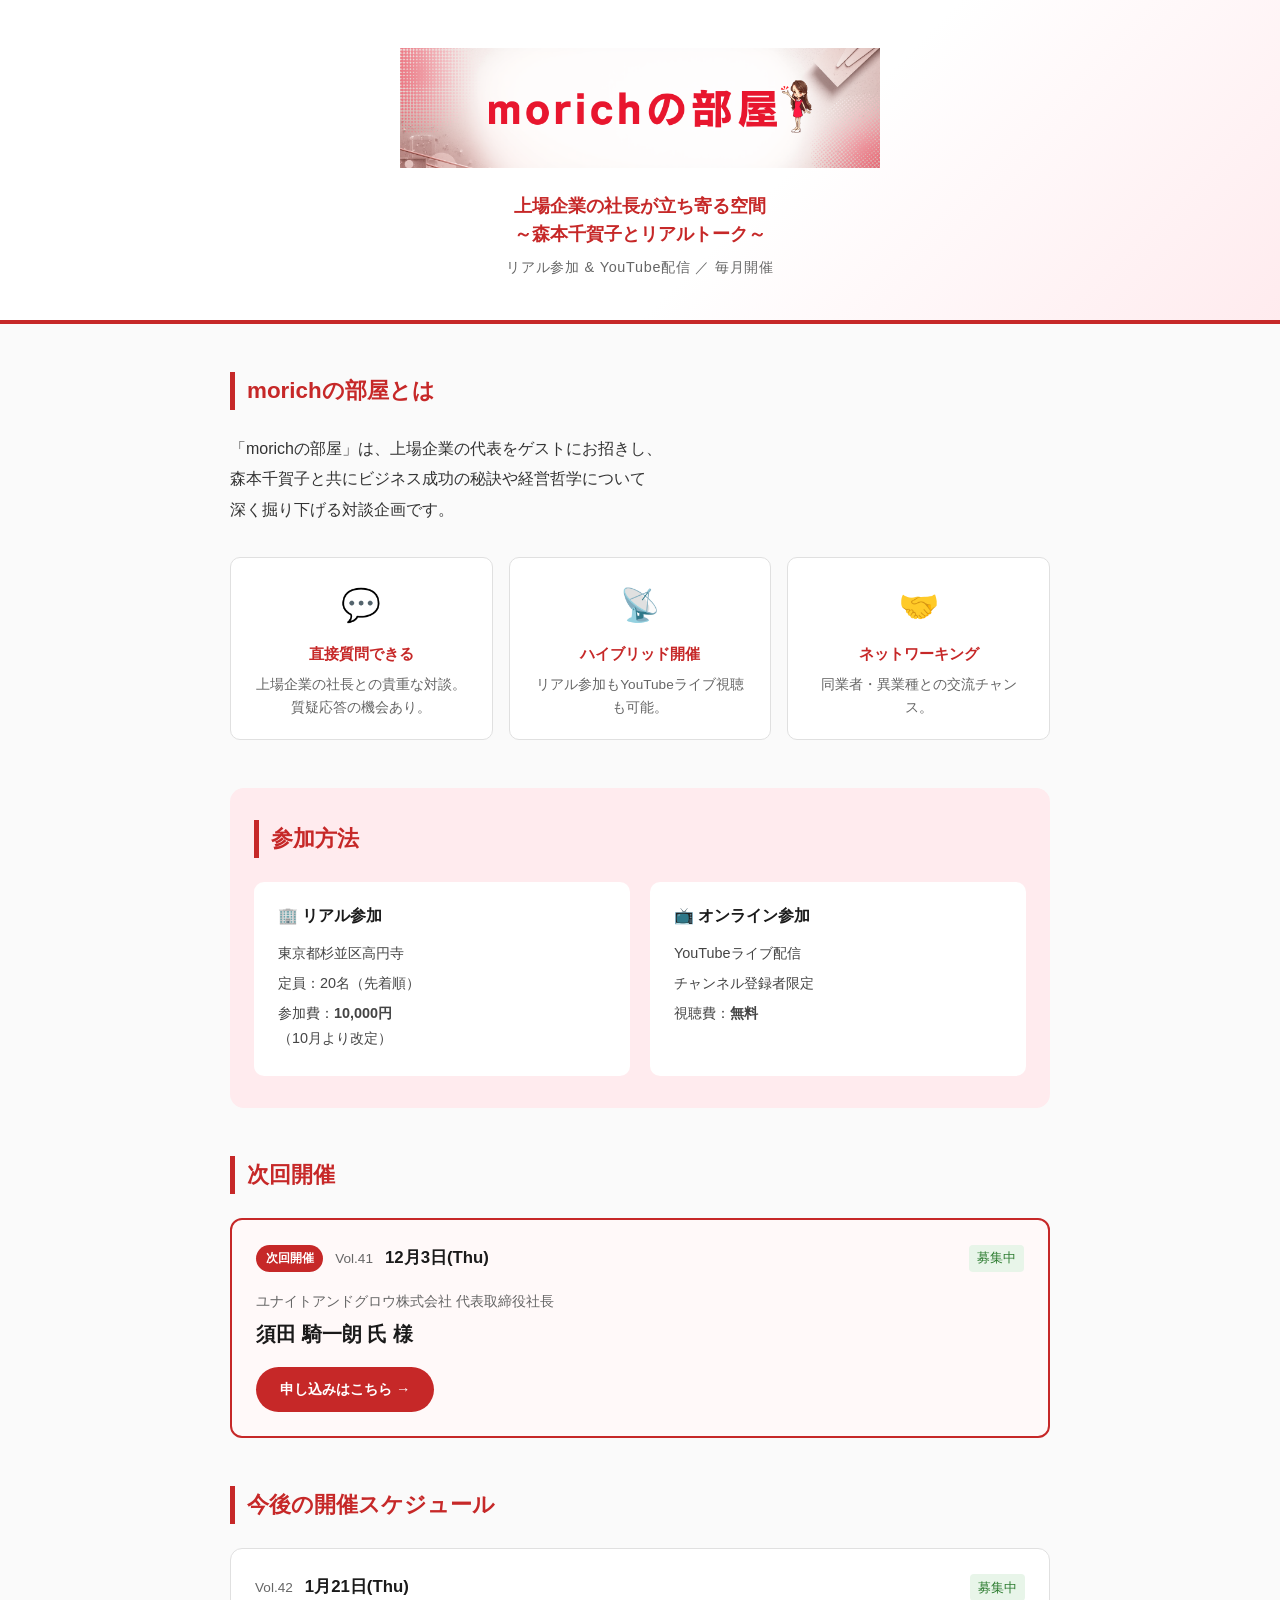
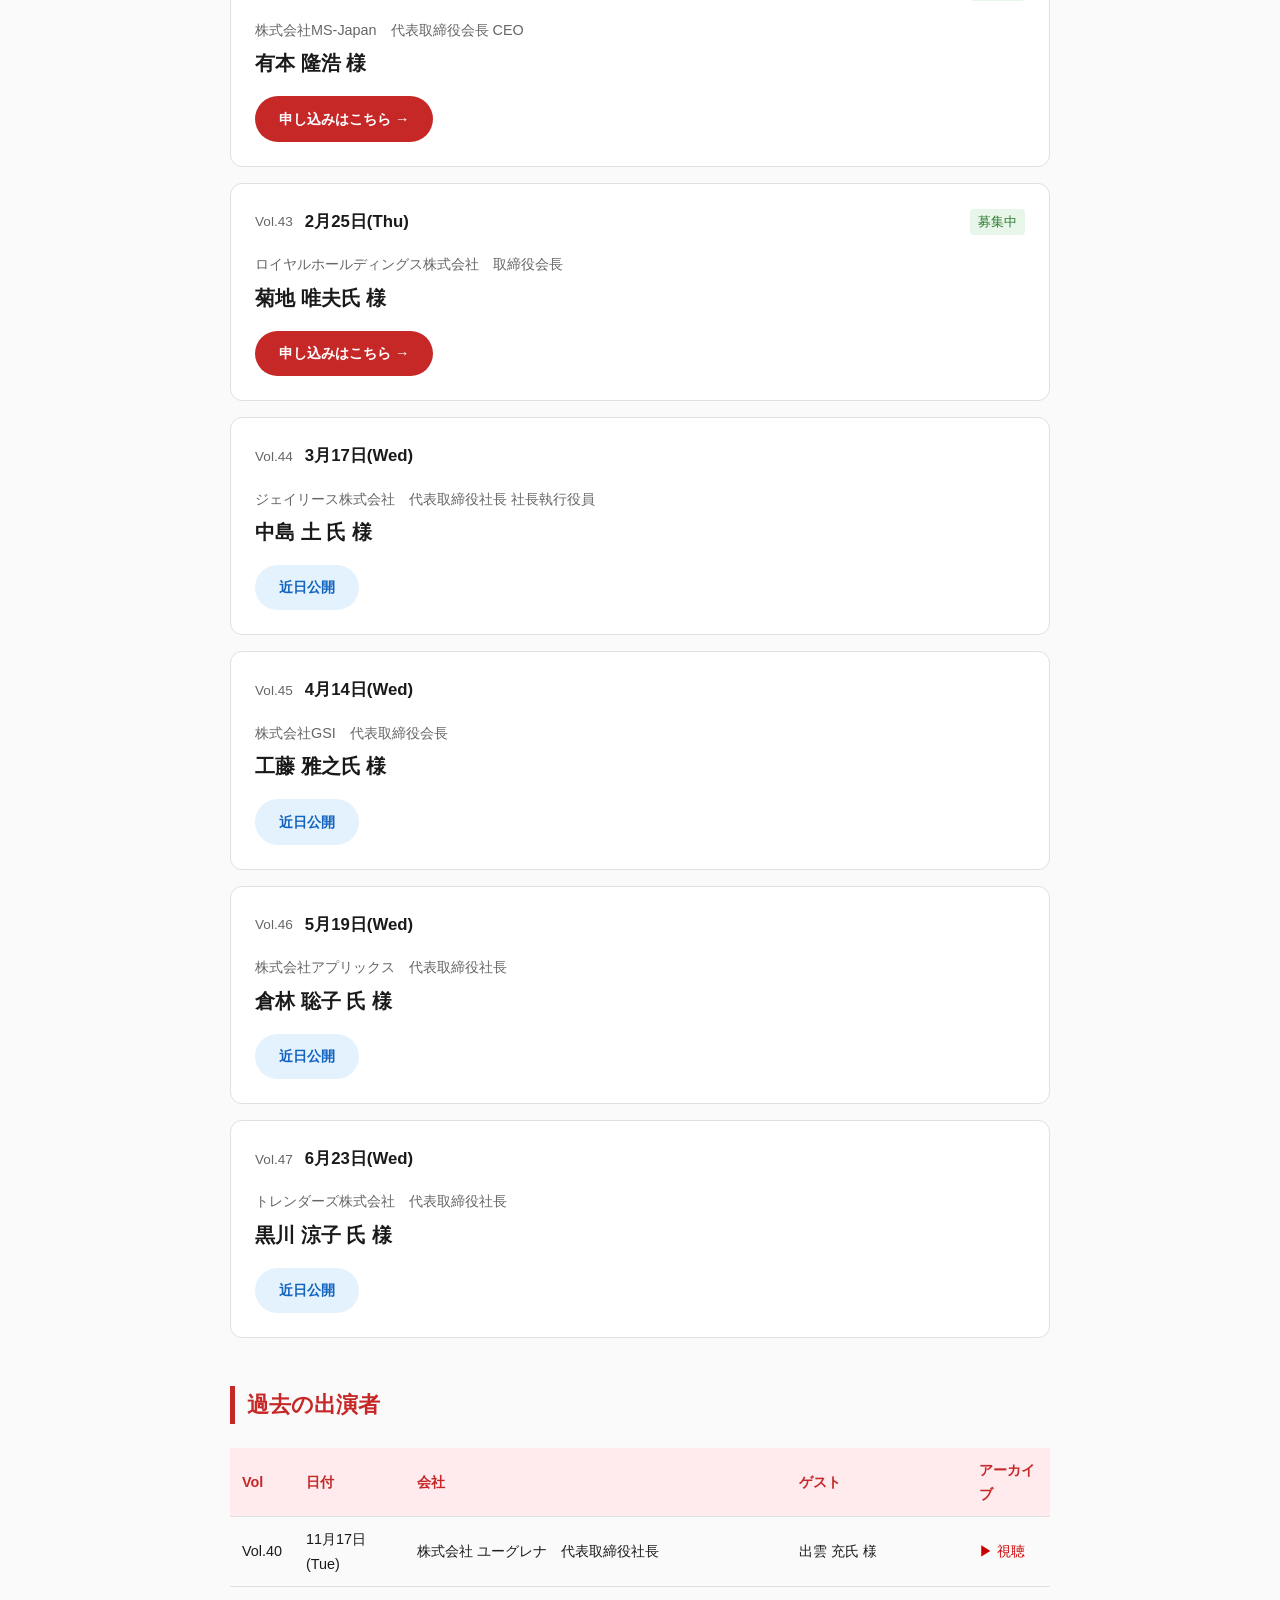
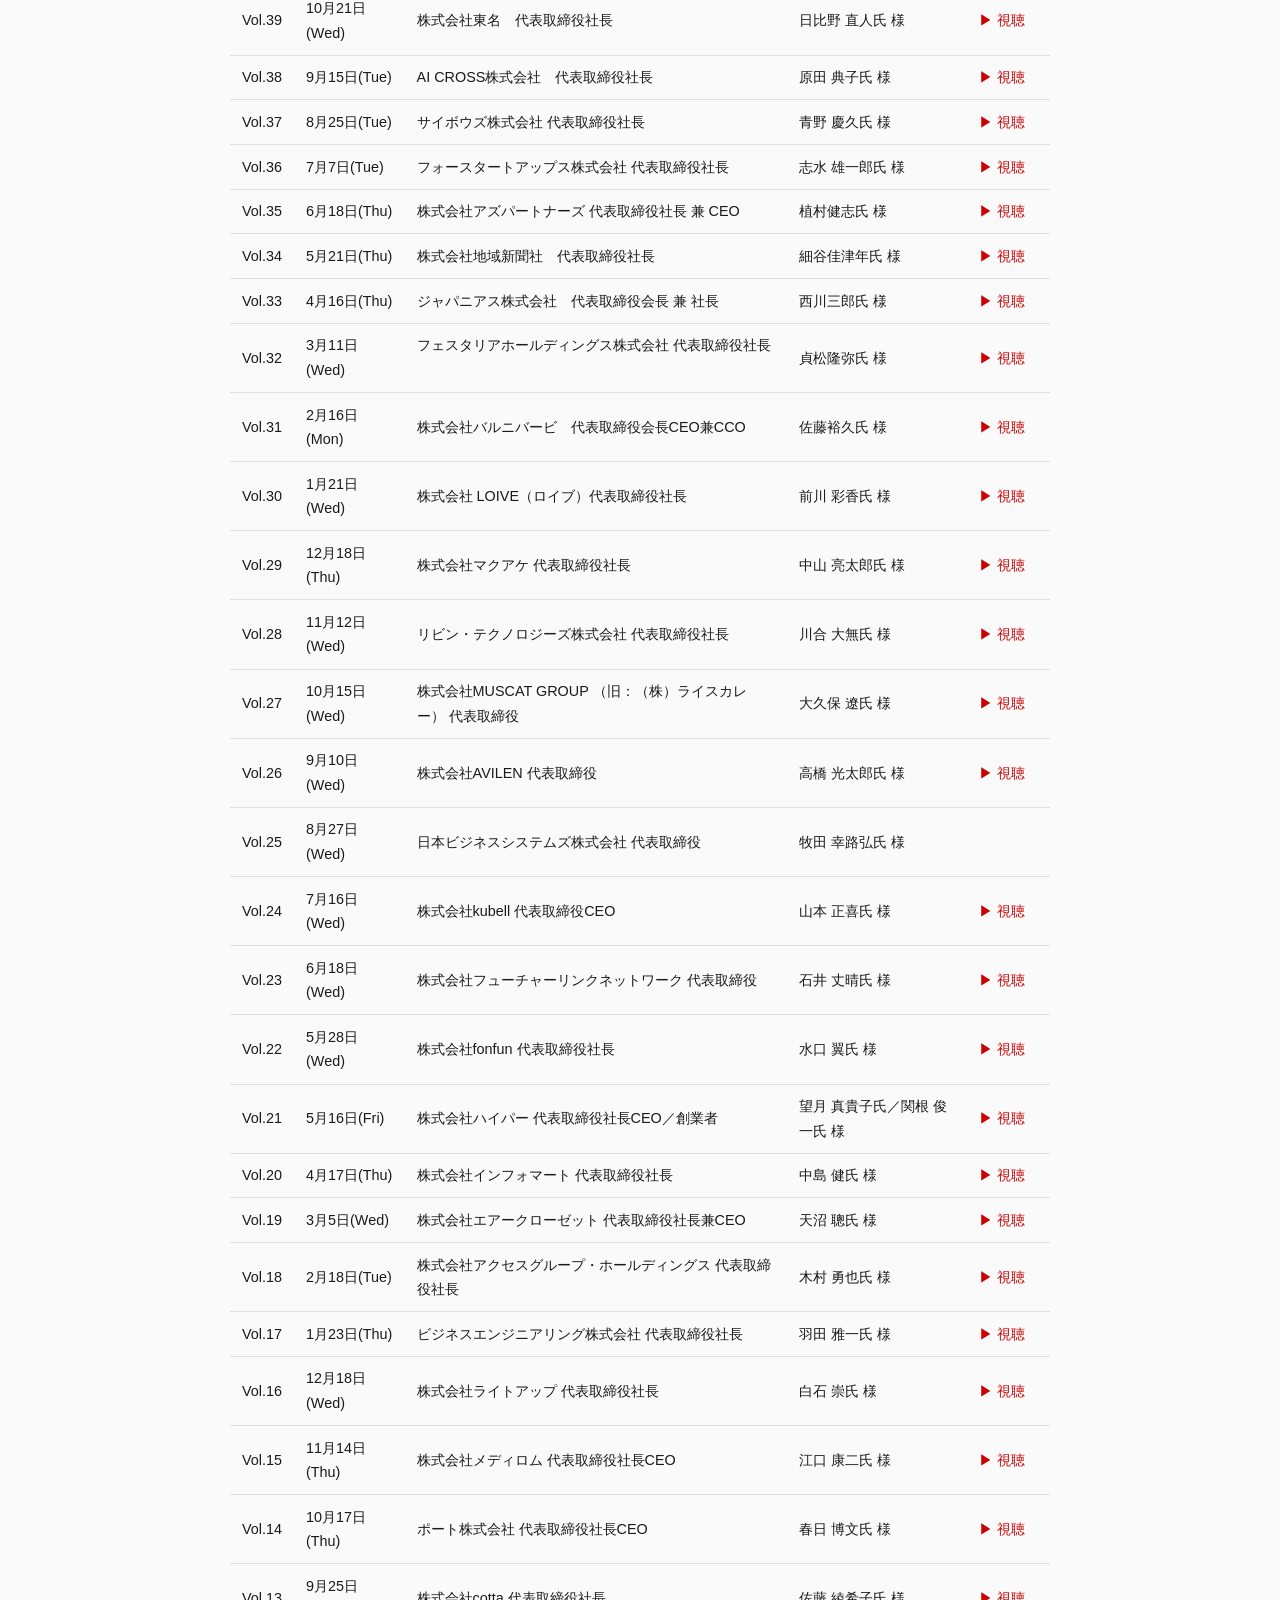
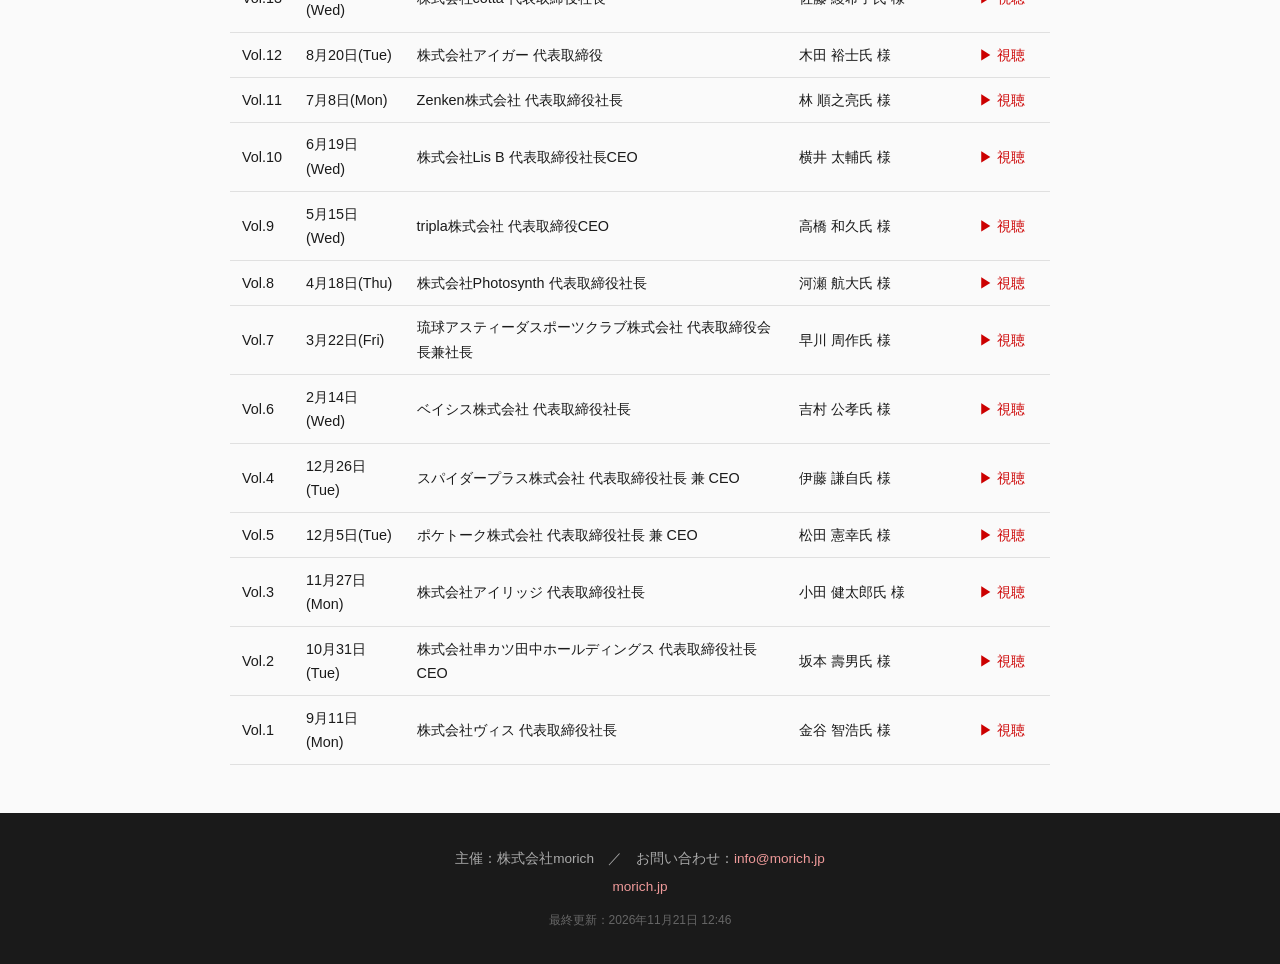
==== index.html @ bf4650af "🔄 Notionから自動更新 2026/11/21 03:46 JST" ====
<!DOCTYPE html>
<html lang="ja">
<head>
  <meta charset="UTF-8">
  <meta name="viewport" content="width=device-width, initial-scale=1.0">
  <meta property="og:title" content="morichの部屋｜上場企業の社長が立ち寄る空間">
    <meta property="og:description" content="経営者の本音に迫る対談番組。毎月上場企業の社長をお招きし、森本千賀子とリアルトーク。リアル参加＆YouTubeライブ配信で開催中。">
    <meta property="og:image" content="https://morich-inc.github.io/morich-room/assets/logo.png">
    <meta property="og:url" content="https://morich-inc.github.io/morich-room/">
    <meta property="og:type" content="website">
    <meta property="og:site_name" content="morichの部屋">
    <meta name="twitter:card" content="summary_large_image">
    <meta name="twitter:title" content="morichの部屋｜上場企業の社長が立ち寄る空間">
    <meta name="twitter:description" content="経営者の本音に迫る対談番組。毎月上場企業の社長をお招きし、森本千賀子とリアルトーク。リアル参加＆YouTubeライブ配信で開催中。">
    <meta name="twitter:image" content="https://morich-inc.github.io/morich-room/assets/logo.png">
  <meta name="robots" content="noindex, nofollow">
  <title>morichの部屋｜上場企業の社長が立ち寄る空間</title>
  <link rel="icon" type="image/png" href="assets/favicon.png">
  <link rel="apple-touch-icon" href="assets/favicon.png">
  <link rel="stylesheet" href="assets/style.css">
</head>
<body>

  <!-- ヘッダー -->
  <header class="hero">
    <div class="hero__inner">
      <img src="assets/logo.png" alt="morichの部屋" class="hero__logo">
      <p class="hero__tagline">上場企業の社長が立ち寄る空間<br>～森本千賀子とリアルトーク～</p>
      <p class="hero__sub">リアル参加 &amp; YouTube配信 ／ 毎月開催</p>
    </div>
  </header>

  <main class="main">

    <!-- 企画について -->
    <section class="section section--about">
      <h2 class="section__title">morichの部屋とは</h2>
      <p class="about__text">
        「morichの部屋」は、上場企業の代表をゲストにお招きし、<br>
        森本千賀子と共にビジネス成功の秘訣や経営哲学について<br>
        深く掘り下げる対談企画です。
      </p>
      <div class="features">
        <div class="feature">
          <span class="feature__icon">💬</span>
          <h3>直接質問できる</h3>
          <p>上場企業の社長との貴重な対談。質疑応答の機会あり。</p>
        </div>
        <div class="feature">
          <span class="feature__icon">📡</span>
          <h3>ハイブリッド開催</h3>
          <p>リアル参加もYouTubeライブ視聴も可能。</p>
        </div>
        <div class="feature">
          <span class="feature__icon">🤝</span>
          <h3>ネットワーキング</h3>
          <p>同業者・異業種との交流チャンス。</p>
        </div>
      </div>
    </section>

    <!-- 参加方法 -->
    <section class="section section--how">
      <h2 class="section__title">参加方法</h2>
      <div class="how-grid">
      <div class="how-card">
          <h3>🏢 リアル参加</h3>
          <ul>
            <li>東京都杉並区高円寺</li>
            <li>定員：20名（先着順）</li>
            <li>参加費：<strong>10,000円</strong><br>（10月より改定）</li>
          </ul>
        </div>
        <div class="how-card">
          <h3>📺 オンライン参加</h3>
          <ul>
            <li>YouTubeライブ配信</li>
            <li>チャンネル登録者限定</li>
            <li>視聴費：<strong>無料</strong></li>
          </ul>
        </div>
      </div>
    </section>


    <!-- 次回開催 -->
    <section class="section" id="next">
      <h2 class="section__title">次回開催</h2>
      
    <div class="card card--highlight">
      <div class="card__header">
        <span class="badge">次回開催</span>
        <span class="card__vol">Vol.41</span>
        <span class="card__date">12月3日(Thu)</span>
        <span class="card__status card__status--募集中">募集中</span>
      </div>
      <div class="card__body">
        <p class="card__company">ユナイトアンドグロウ株式会社    代表取締役社長　</p>
        
        <p class="card__guest">須田 騎一朗 氏 様</p>
        
      </div>
      <div class="card__footer">
        <a href="https://peatix.com/event/5198361" class="btn btn--apply" target="_blank" rel="noopener">申し込みはこちら →</a>
        
      </div>
    </div>
    </section>

    
    <section class="section" id="upcoming">
      <h2 class="section__title">今後の開催スケジュール</h2>
      <div class="cards">
    <div class="card">
      <div class="card__header">
        
        <span class="card__vol">Vol.42</span>
        <span class="card__date">1月21日(Thu)</span>
        <span class="card__status card__status--募集中">募集中</span>
      </div>
      <div class="card__body">
        <p class="card__company">株式会社MS-Japan　代表取締役会長 CEO </p>
        
        <p class="card__guest">有本 隆浩 様</p>
        
      </div>
      <div class="card__footer">
        <a href="https://morich-room-20270121.peatix.com" class="btn btn--apply" target="_blank" rel="noopener">申し込みはこちら →</a>
        
      </div>
    </div>

    <div class="card">
      <div class="card__header">
        
        <span class="card__vol">Vol.43</span>
        <span class="card__date">2月25日(Thu)</span>
        <span class="card__status card__status--募集中">募集中</span>
      </div>
      <div class="card__body">
        <p class="card__company">ロイヤルホールディングス株式会社　取締役会長</p>
        
        <p class="card__guest">菊地 唯夫氏 様</p>
        
      </div>
      <div class="card__footer">
        <a href="https://morich-room-20270225.peatix.com" class="btn btn--apply" target="_blank" rel="noopener">申し込みはこちら →</a>
        
      </div>
    </div>

    <div class="card">
      <div class="card__header">
        
        <span class="card__vol">Vol.44</span>
        <span class="card__date">3月17日(Wed)</span>
        <span class="card__status card__status--"></span>
      </div>
      <div class="card__body">
        <p class="card__company">ジェイリース株式会社　代表取締役社長 社長執行役員</p>
        
        <p class="card__guest">中島 土 氏 様</p>
        
      </div>
      <div class="card__footer">
        <span class="btn btn--soon">近日公開</span>
        
      </div>
    </div>

    <div class="card">
      <div class="card__header">
        
        <span class="card__vol">Vol.45</span>
        <span class="card__date">4月14日(Wed)</span>
        <span class="card__status card__status--"></span>
      </div>
      <div class="card__body">
        <p class="card__company">株式会社GSI　代表取締役会長</p>
        
        <p class="card__guest">工藤 雅之氏 様</p>
        
      </div>
      <div class="card__footer">
        <span class="btn btn--soon">近日公開</span>
        
      </div>
    </div>

    <div class="card">
      <div class="card__header">
        
        <span class="card__vol">Vol.46</span>
        <span class="card__date">5月19日(Wed)</span>
        <span class="card__status card__status--"></span>
      </div>
      <div class="card__body">
        <p class="card__company"> 株式会社アプリックス　代表取締役社長</p>
        
        <p class="card__guest">倉林 聡子 氏 様</p>
        
      </div>
      <div class="card__footer">
        <span class="btn btn--soon">近日公開</span>
        
      </div>
    </div>

    <div class="card">
      <div class="card__header">
        
        <span class="card__vol">Vol.47</span>
        <span class="card__date">6月23日(Wed)</span>
        <span class="card__status card__status--"></span>
      </div>
      <div class="card__body">
        <p class="card__company">トレンダーズ株式会社　代表取締役社長</p>
        
        <p class="card__guest">黒川 涼子 氏 様</p>
        
      </div>
      <div class="card__footer">
        <span class="btn btn--soon">近日公開</span>
        
      </div>
    </div></div>
    </section>

    
    <section class="section" id="past">
      <h2 class="section__title">過去の出演者</h2>
      <table class="past-table">
        <thead><tr><th>Vol</th><th>日付</th><th>会社</th><th>ゲスト</th><th>アーカイブ</th></tr></thead>
        <tbody>
    <tr>
      <td>Vol.40</td>
      <td>11月17日(Tue)</td>
      <td>株式会社 ユーグレナ　代表取締役社長</td>
      <td>出雲 充氏 様</td>
      <td><a href="https://youtube.com/live/aglvZN4ejKg?feature=share" target="_blank" rel="noopener">▶ 視聴</a></td>
    </tr>

    <tr>
      <td>Vol.39</td>
      <td>10月21日(Wed)</td>
      <td>株式会社東名　代表取締役社長</td>
      <td>日比野 直人氏 様</td>
      <td><a href="https://youtube.com/live/HeztTBrOhlc?feature=share" target="_blank" rel="noopener">▶ 視聴</a></td>
    </tr>

    <tr>
      <td>Vol.38</td>
      <td>9月15日(Tue)</td>
      <td>AI CROSS株式会社　代表取締役社長</td>
      <td>原田 典子氏 様</td>
      <td><a href="https://l.facebook.com/l.php?u=https%3A%2F%2Fyoutube.com%2Flive%2FaGJVxuZTmOo%3Ffeature%3Dshare%26fbclid%3DIwcGRvZgFleHRuA2FlbQIxMABicmlkETE2SmtYaDhET1hIbjR3dEN2c3J0YwZhcHBfaWQQMjIyMDM5MTc4ODIwMDg5MgABHqV02i0u9gih7_CtczkG8Jw0u6g5cVKXkoGJ_yZNwxGbT522JLLirzseccp9_aem_8jiXLZ8DnIPjd0e0eHL1Gg&h=AUAo-9MwqrU0iVlBGkw_CNkAJLY5llUczmOa0LtjUq-sh2NRzTO5sItdwyiQO0r3b2ItaXf70dlPAgp1gzCRJuj1JTm17TUXVugVvQv-rB6SyQyUfQ_PAITDOVZu9LAgzlkzpTQ98Xu_CHW5_98xncLXqzqZpwN5G1b3iw&__tn__=-UK-R&c[0]=[base64]" target="_blank" rel="noopener">▶ 視聴</a></td>
    </tr>

    <tr>
      <td>Vol.37</td>
      <td>8月25日(Tue)</td>
      <td>サイボウズ株式会社   代表取締役社長</td>
      <td>青野 慶久氏 様</td>
      <td><a href="https://www.youtube.com/live/pWsqtjcnaTQ" target="_blank" rel="noopener">▶ 視聴</a></td>
    </tr>

    <tr>
      <td>Vol.36</td>
      <td>7月7日(Tue)</td>
      <td>フォースタートアップス株式会社   代表取締役社長</td>
      <td>志水 雄一郎氏 様</td>
      <td><a href="https://www.youtube.com/live/LEytIsIeO5I" target="_blank" rel="noopener">▶ 視聴</a></td>
    </tr>

    <tr>
      <td>Vol.35</td>
      <td>6月18日(Thu)</td>
      <td>株式会社アズパートナーズ   代表取締役社長 兼 CEO　</td>
      <td>植村健志氏 様</td>
      <td><a href="https://www.youtube.com/live/WEIHJwJkARI?si=Llppq72FYZPZMxBK" target="_blank" rel="noopener">▶ 視聴</a></td>
    </tr>

    <tr>
      <td>Vol.34</td>
      <td>5月21日(Thu)</td>
      <td>株式会社地域新聞社　代表取締役社長	</td>
      <td>細谷佳津年氏 様</td>
      <td><a href="https://www.youtube.com/live/uQyXcqvX3gQ?si=r5bXWjVCf3B7JDRU" target="_blank" rel="noopener">▶ 視聴</a></td>
    </tr>

    <tr>
      <td>Vol.33</td>
      <td>4月16日(Thu)</td>
      <td>ジャパニアス株式会社　代表取締役会長 兼 社長</td>
      <td>西川三郎氏 様</td>
      <td><a href="https://www.youtube.com/live/QfBtUZpx74k?si=bf--pkXozAuPlFrQ" target="_blank" rel="noopener">▶ 視聴</a></td>
    </tr>

    <tr>
      <td>Vol.32</td>
      <td>3月11日(Wed)</td>
      <td>フェスタリアホールディングス株式会社
代表取締役社長 　</td>
      <td>貞松隆弥氏 様</td>
      <td><a href="https://www.youtube.com/watch?si=p-N-5zD4kmOuP21K&v=ABJtXL5juGg&feature=youtu.be" target="_blank" rel="noopener">▶ 視聴</a></td>
    </tr>

    <tr>
      <td>Vol.31</td>
      <td>2月16日(Mon)</td>
      <td>株式会社バルニバービ　代表取締役会長CEO兼CCO </td>
      <td>佐藤裕久氏 様</td>
      <td><a href="youtube.com/live/Emutd5AP_lc?si=-MBbjxRvV6F6Xmai" target="_blank" rel="noopener">▶ 視聴</a></td>
    </tr>

    <tr>
      <td>Vol.30</td>
      <td>1月21日(Wed)</td>
      <td>株式会社 LOIVE（ロイブ）代表取締役社長</td>
      <td>前川 彩香氏 様</td>
      <td><a href="youtube.com/live/o92ZuNYvfAw?si=eu87IFwoWB5mh3Uz" target="_blank" rel="noopener">▶ 視聴</a></td>
    </tr>

    <tr>
      <td>Vol.29</td>
      <td>12月18日(Thu)</td>
      <td>株式会社マクアケ 代表取締役社長</td>
      <td>中山 亮太郎氏 様</td>
      <td><a href="https://www.youtube.com/watch?v=SgMQEnwk7Cw" target="_blank" rel="noopener">▶ 視聴</a></td>
    </tr>

    <tr>
      <td>Vol.28</td>
      <td>11月12日(Wed)</td>
      <td>リビン・テクノロジーズ株式会社 代表取締役社長</td>
      <td>川合 大無氏 様</td>
      <td><a href="youtube.com/live/_yJf1kVoRX0?si=pzqBkK-X7dd0fCoJ" target="_blank" rel="noopener">▶ 視聴</a></td>
    </tr>

    <tr>
      <td>Vol.27</td>
      <td>10月15日(Wed)</td>
      <td>株式会社MUSCAT GROUP （旧：（株）ライスカレー） 代表取締役</td>
      <td>大久保 遼氏 様</td>
      <td><a href="youtube.com/live/7PIedmGig1E?si=s7RRpZXWYvzeu-un" target="_blank" rel="noopener">▶ 視聴</a></td>
    </tr>

    <tr>
      <td>Vol.26</td>
      <td>9月10日(Wed)</td>
      <td>株式会社AVILEN 代表取締役</td>
      <td>高橋 光太郎氏 様</td>
      <td><a href="https://www.youtube.com/watch?v=twhbVfh2gmI" target="_blank" rel="noopener">▶ 視聴</a></td>
    </tr>

    <tr>
      <td>Vol.25</td>
      <td>8月27日(Wed)</td>
      <td>日本ビジネスシステムズ株式会社 代表取締役</td>
      <td>牧田 幸路弘氏 様</td>
      <td></td>
    </tr>

    <tr>
      <td>Vol.24</td>
      <td>7月16日(Wed)</td>
      <td>株式会社kubell 代表取締役CEO</td>
      <td>山本 正喜氏 様</td>
      <td><a href="https://www.youtube.com/watch?v=68bwmpZUBPI" target="_blank" rel="noopener">▶ 視聴</a></td>
    </tr>

    <tr>
      <td>Vol.23</td>
      <td>6月18日(Wed)</td>
      <td>株式会社フューチャーリンクネットワーク 代表取締役</td>
      <td>石井 丈晴氏 様</td>
      <td><a href="https://www.youtube.com/watch?v=cf845XHfYdc" target="_blank" rel="noopener">▶ 視聴</a></td>
    </tr>

    <tr>
      <td>Vol.22</td>
      <td>5月28日(Wed)</td>
      <td>株式会社fonfun 代表取締役社長</td>
      <td>水口 翼氏 様</td>
      <td><a href="https://www.youtube.com/watch?v=cLsvFFVWxfk" target="_blank" rel="noopener">▶ 視聴</a></td>
    </tr>

    <tr>
      <td>Vol.21</td>
      <td>5月16日(Fri)</td>
      <td>株式会社ハイパー 代表取締役社長CEO／創業者</td>
      <td>望月 真貴子氏／関根 俊一氏 様</td>
      <td><a href="https://www.youtube.com/watch?v=Uuc2iIw69vY" target="_blank" rel="noopener">▶ 視聴</a></td>
    </tr>

    <tr>
      <td>Vol.20</td>
      <td>4月17日(Thu)</td>
      <td>株式会社インフォマート 代表取締役社長</td>
      <td>中島 健氏 様</td>
      <td><a href="https://www.youtube.com/watch?v=Bjpuk1MJjz8" target="_blank" rel="noopener">▶ 視聴</a></td>
    </tr>

    <tr>
      <td>Vol.19</td>
      <td>3月5日(Wed)</td>
      <td>株式会社エアークローゼット 代表取締役社長兼CEO</td>
      <td>天沼 聰氏 様</td>
      <td><a href="https://www.youtube.com/watch?v=9JmkGPCmGDs" target="_blank" rel="noopener">▶ 視聴</a></td>
    </tr>

    <tr>
      <td>Vol.18</td>
      <td>2月18日(Tue)</td>
      <td>株式会社アクセスグループ・ホールディングス 代表取締役社長</td>
      <td>木村 勇也氏 様</td>
      <td><a href="https://www.youtube.com/watch?v=2-YlmCUFsrQ" target="_blank" rel="noopener">▶ 視聴</a></td>
    </tr>

    <tr>
      <td>Vol.17</td>
      <td>1月23日(Thu)</td>
      <td>ビジネスエンジニアリング株式会社 代表取締役社長</td>
      <td>羽田 雅一氏 様</td>
      <td><a href="https://www.youtube.com/watch?v=N9P3CtRMa5s" target="_blank" rel="noopener">▶ 視聴</a></td>
    </tr>

    <tr>
      <td>Vol.16</td>
      <td>12月18日(Wed)</td>
      <td>株式会社ライトアップ 代表取締役社長</td>
      <td>白石 崇氏 様</td>
      <td><a href="https://www.youtube.com/watch?v=19EUdNop5es" target="_blank" rel="noopener">▶ 視聴</a></td>
    </tr>

    <tr>
      <td>Vol.15</td>
      <td>11月14日(Thu)</td>
      <td>株式会社メディロム 代表取締役社長CEO</td>
      <td>江口 康二氏 様</td>
      <td><a href="https://www.youtube.com/watch?v=PezWnP3bjzY" target="_blank" rel="noopener">▶ 視聴</a></td>
    </tr>

    <tr>
      <td>Vol.14</td>
      <td>10月17日(Thu)</td>
      <td>ポート株式会社 代表取締役社長CEO</td>
      <td>春日 博文氏 様</td>
      <td><a href="https://www.youtube.com/watch?v=hTL0vpuy2fY" target="_blank" rel="noopener">▶ 視聴</a></td>
    </tr>

    <tr>
      <td>Vol.13</td>
      <td>9月25日(Wed)</td>
      <td>株式会社cotta 代表取締役社長</td>
      <td>佐藤 綾希子氏 様</td>
      <td><a href="https://www.youtube.com/watch?v=MSz9HO9dTTk" target="_blank" rel="noopener">▶ 視聴</a></td>
    </tr>

    <tr>
      <td>Vol.12</td>
      <td>8月20日(Tue)</td>
      <td>株式会社アイガー 代表取締役</td>
      <td>木田 裕士氏 様</td>
      <td><a href="https://www.youtube.com/watch?v=m-BT9PcWXkg" target="_blank" rel="noopener">▶ 視聴</a></td>
    </tr>

    <tr>
      <td>Vol.11</td>
      <td>7月8日(Mon)</td>
      <td>Zenken株式会社 代表取締役社長</td>
      <td>林 順之亮氏 様</td>
      <td><a href="https://www.youtube.com/watch?v=iwB2GCXvuyA" target="_blank" rel="noopener">▶ 視聴</a></td>
    </tr>

    <tr>
      <td>Vol.10</td>
      <td>6月19日(Wed)</td>
      <td>株式会社Lis B 代表取締役社長CEO</td>
      <td>横井 太輔氏 様</td>
      <td><a href="https://www.youtube.com/watch?v=hUPa4nHjDbs" target="_blank" rel="noopener">▶ 視聴</a></td>
    </tr>

    <tr>
      <td>Vol.9</td>
      <td>5月15日(Wed)</td>
      <td>tripla株式会社 代表取締役CEO</td>
      <td>高橋 和久氏 様</td>
      <td><a href="https://www.youtube.com/watch?v=JXVsXgIeZFw" target="_blank" rel="noopener">▶ 視聴</a></td>
    </tr>

    <tr>
      <td>Vol.8</td>
      <td>4月18日(Thu)</td>
      <td>株式会社Photosynth 代表取締役社長</td>
      <td>河瀬 航大氏 様</td>
      <td><a href="https://www.youtube.com/watch?v=EyJsC3aK0EQ" target="_blank" rel="noopener">▶ 視聴</a></td>
    </tr>

    <tr>
      <td>Vol.7</td>
      <td>3月22日(Fri)</td>
      <td>琉球アスティーダスポーツクラブ株式会社 代表取締役会長兼社長</td>
      <td>早川 周作氏 様</td>
      <td><a href="https://www.youtube.com/watch?v=emsFB1FK-zA" target="_blank" rel="noopener">▶ 視聴</a></td>
    </tr>

    <tr>
      <td>Vol.6</td>
      <td>2月14日(Wed)</td>
      <td>ベイシス株式会社 代表取締役社長</td>
      <td>吉村 公孝氏 様</td>
      <td><a href="https://www.youtube.com/live/DIlJh7Pstgk?si=uGVeoyRrpPbeyjKh" target="_blank" rel="noopener">▶ 視聴</a></td>
    </tr>

    <tr>
      <td>Vol.4</td>
      <td>12月26日(Tue)</td>
      <td>スパイダープラス株式会社 代表取締役社長 兼 CEO</td>
      <td>伊藤 謙自氏 様</td>
      <td><a href="https://www.youtube.com/live/yvKf8sUuhpU?si=qgHsUwUfykatX_B5" target="_blank" rel="noopener">▶ 視聴</a></td>
    </tr>

    <tr>
      <td>Vol.5</td>
      <td>12月5日(Tue)</td>
      <td>ポケトーク株式会社 代表取締役社長 兼 CEO</td>
      <td>松田 憲幸氏 様</td>
      <td><a href="https://www.youtube.com/live/YGT1aq0vyEU?si=dkNkALNMmuX1CLNB" target="_blank" rel="noopener">▶ 視聴</a></td>
    </tr>

    <tr>
      <td>Vol.3</td>
      <td>11月27日(Mon)</td>
      <td>株式会社アイリッジ 代表取締役社長</td>
      <td>小田 健太郎氏 様</td>
      <td><a href="https://www.youtube.com/live/krG7v5JKxZI?si=sITCcD_KvkATv0oP" target="_blank" rel="noopener">▶ 視聴</a></td>
    </tr>

    <tr>
      <td>Vol.2</td>
      <td>10月31日(Tue)</td>
      <td>株式会社串カツ田中ホールディングス 代表取締役社長 CEO</td>
      <td>坂本 壽男氏 様</td>
      <td><a href="https://www.youtube.com/live/yWROpJbTG8M?si=-354XS2rPgzcVh9C" target="_blank" rel="noopener">▶ 視聴</a></td>
    </tr>

    <tr>
      <td>Vol.1</td>
      <td>9月11日(Mon)</td>
      <td>株式会社ヴィス 代表取締役社長</td>
      <td>金谷 智浩氏 様</td>
      <td><a href="https://www.youtube.com/live/6zSYA6XxaJ0?si=gOiaJyqkD_uGdqg7" target="_blank" rel="noopener">▶ 視聴</a></td>
    </tr></tbody>
      </table>
    </section>

  </main>

  <!-- フッター -->
  <footer class="footer">
    <p>主催：株式会社morich　／　お問い合わせ：<a href="mailto:info@morich.jp">info@morich.jp</a></p>
    <p><a href="https://morich.jp/" target="_blank" rel="noopener">morich.jp</a></p>
    <p class="footer__updated">最終更新：2026年11月21日 12:46</p>
  </footer>

</body>
</html>
---- assets/style.css ----
/* morichの部屋 - スタイルシート */

:root {
  --red:       #C62828;
  --red-light: #FFEBEE;
  --red-mid:   #EF9A9A;
  --dark:      #1A1A1A;
  --gray:      #666;
  --border:    #E0E0E0;
  --white:     #FFFFFF;
  --bg:        #FAFAFA;
}

*, *::before, *::after { box-sizing: border-box; margin: 0; padding: 0; }

body {
  font-family: "Hiragino Kaku Gothic ProN", "Noto Sans JP", sans-serif;
  color: var(--dark);
  background: var(--bg);
  line-height: 1.7;
}

/* ===== ヘッダー ===== */
.hero {
  background: linear-gradient(135deg, #fff 60%, var(--red-light) 100%);
  border-bottom: 4px solid var(--red);
  padding: 3rem 1rem 2.5rem;
  text-align: center;
}
.hero__logo {
  max-width: 480px;
  width: 90%;
  margin-bottom: 1rem;
}
.hero__tagline {
  font-size: 1.15rem;
  font-weight: 700;
  color: var(--red);
  line-height: 1.5;
  margin-bottom: 0.5rem;
}
.hero__sub {
  font-size: 0.9rem;
  color: var(--gray);
  letter-spacing: 0.05em;
}

/* ===== メインレイアウト ===== */
.main {
  max-width: 860px;
  margin: 0 auto;
  padding: 0 1.25rem 3rem;
}

/* ===== セクション共通 ===== */
.section {
  margin-top: 3rem;
}
.section__title {
  font-size: 1.4rem;
  font-weight: 900;
  color: var(--red);
  border-left: 5px solid var(--red);
  padding-left: 0.75rem;
  margin-bottom: 1.5rem;
}

/* ===== About ===== */
.about__text {
  font-size: 1rem;
  line-height: 1.9;
  color: #333;
  margin-bottom: 2rem;
}
.features {
  display: grid;
  grid-template-columns: repeat(auto-fit, minmax(200px, 1fr));
  gap: 1rem;
}
.feature {
  background: var(--white);
  border: 1px solid var(--border);
  border-radius: 10px;
  padding: 1.25rem;
  text-align: center;
}
.feature__icon { font-size: 2rem; display: block; margin-bottom: 0.5rem; }
.feature h3 { font-size: 0.95rem; color: var(--red); margin-bottom: 0.4rem; }
.feature p  { font-size: 0.85rem; color: var(--gray); }

/* ===== イベントカード ===== */
.cards { display: flex; flex-direction: column; gap: 1rem; }

.card {
  background: var(--white);
  border: 1px solid var(--border);
  border-radius: 12px;
  padding: 1.5rem;
  transition: box-shadow 0.2s;
}
.card:hover { box-shadow: 0 4px 16px rgba(0,0,0,0.08); }

.card--highlight {
  border: 2px solid var(--red);
  background: #fff9f9;
}

.card__header {
  display: flex;
  align-items: center;
  gap: 0.75rem;
  flex-wrap: wrap;
  margin-bottom: 1rem;
}
.badge {
  background: var(--red);
  color: white;
  font-size: 0.75rem;
  font-weight: 700;
  padding: 0.2rem 0.6rem;
  border-radius: 20px;
}
.card__vol  { font-size: 0.85rem; color: var(--gray); }
.card__date { font-size: 1.05rem; font-weight: 700; }

.card__status { font-size: 0.8rem; padding: 0.15rem 0.5rem; border-radius: 4px; margin-left: auto; }
.card__status--募集中  { background: #E8F5E9; color: #2E7D32; }
.card__status--満員    { background: #FFF3E0; color: #E65100; }
.card__status--終了    { background: #F5F5F5; color: #9E9E9E; }

.card__body { margin-bottom: 1rem; }
.card__company { font-size: 0.9rem; color: var(--gray); }
.card__role    { font-size: 0.85rem; color: var(--gray); }
.card__guest   { font-size: 1.25rem; font-weight: 900; margin-top: 0.25rem; }
.card__desc    { font-size: 0.9rem; color: #555; margin-top: 0.5rem; line-height: 1.7; }

.card__footer { display: flex; align-items: center; gap: 1rem; flex-wrap: wrap; }

/* ===== ボタン ===== */
.btn {
  display: inline-block;
  padding: 0.65rem 1.5rem;
  border-radius: 30px;
  font-size: 0.9rem;
  font-weight: 700;
  text-decoration: none;
  cursor: pointer;
}
.btn--apply {
  background: var(--red);
  color: white;
  transition: background 0.2s;
}
.btn--apply:hover { background: #8B1A1A; }
.btn--full { background: #EEE; color: #999; }
.btn--soon { background: #E3F2FD; color: #1565C0; }

.card__yt {
  font-size: 0.85rem;
  color: #c00;
  text-decoration: none;
}
.card__yt:hover { text-decoration: underline; }

/* ===== 参加方法 ===== */
.section--how { background: var(--red-light); border-radius: 14px; padding: 2rem 1.5rem; }
.section--how .section__title { color: var(--red); }
.how-grid {
  display: grid;
  grid-template-columns: repeat(auto-fit, minmax(200px, 1fr));
  gap: 1.25rem;
}
.how-card {
  background: white;
  border-radius: 10px;
  padding: 1.25rem 1.5rem;
}
.how-card h3 { font-size: 1rem; margin-bottom: 0.75rem; }
.how-card ul { list-style: none; }
.how-card li { font-size: 0.9rem; color: #444; margin-bottom: 0.35rem; }

/* ===== 過去の出演者 ===== */
.past-table {
  width: 100%;
  border-collapse: collapse;
  font-size: 0.9rem;
}
.past-table th, .past-table td {
  padding: 0.6rem 0.75rem;
  border-bottom: 1px solid var(--border);
  text-align: left;
}
.past-table th { background: var(--red-light); color: var(--red); font-weight: 700; }
.past-table tr:hover { background: #fafafa; }
.past-table a { color: #c00; text-decoration: none; }
.past-table a:hover { text-decoration: underline; }

/* ===== フッター ===== */
.footer {
  background: #1a1a1a;
  color: #aaa;
  text-align: center;
  padding: 2rem 1rem;
  font-size: 0.85rem;
  line-height: 2;
}
.footer a { color: #ef9a9a; text-decoration: none; }
.footer a:hover { text-decoration: underline; }
.footer__updated { font-size: 0.75rem; color: #666; margin-top: 0.5rem; }

/* ===== レスポンシブ ===== */
@media (max-width: 600px) {
  .hero__tagline { font-size: 1rem; }
  .section__title { font-size: 1.2rem; }
  .card__guest { font-size: 1.1rem; }
  .past-table { font-size: 0.8rem; }
  .past-table th, .past-table td { padding: 0.5rem; }
}
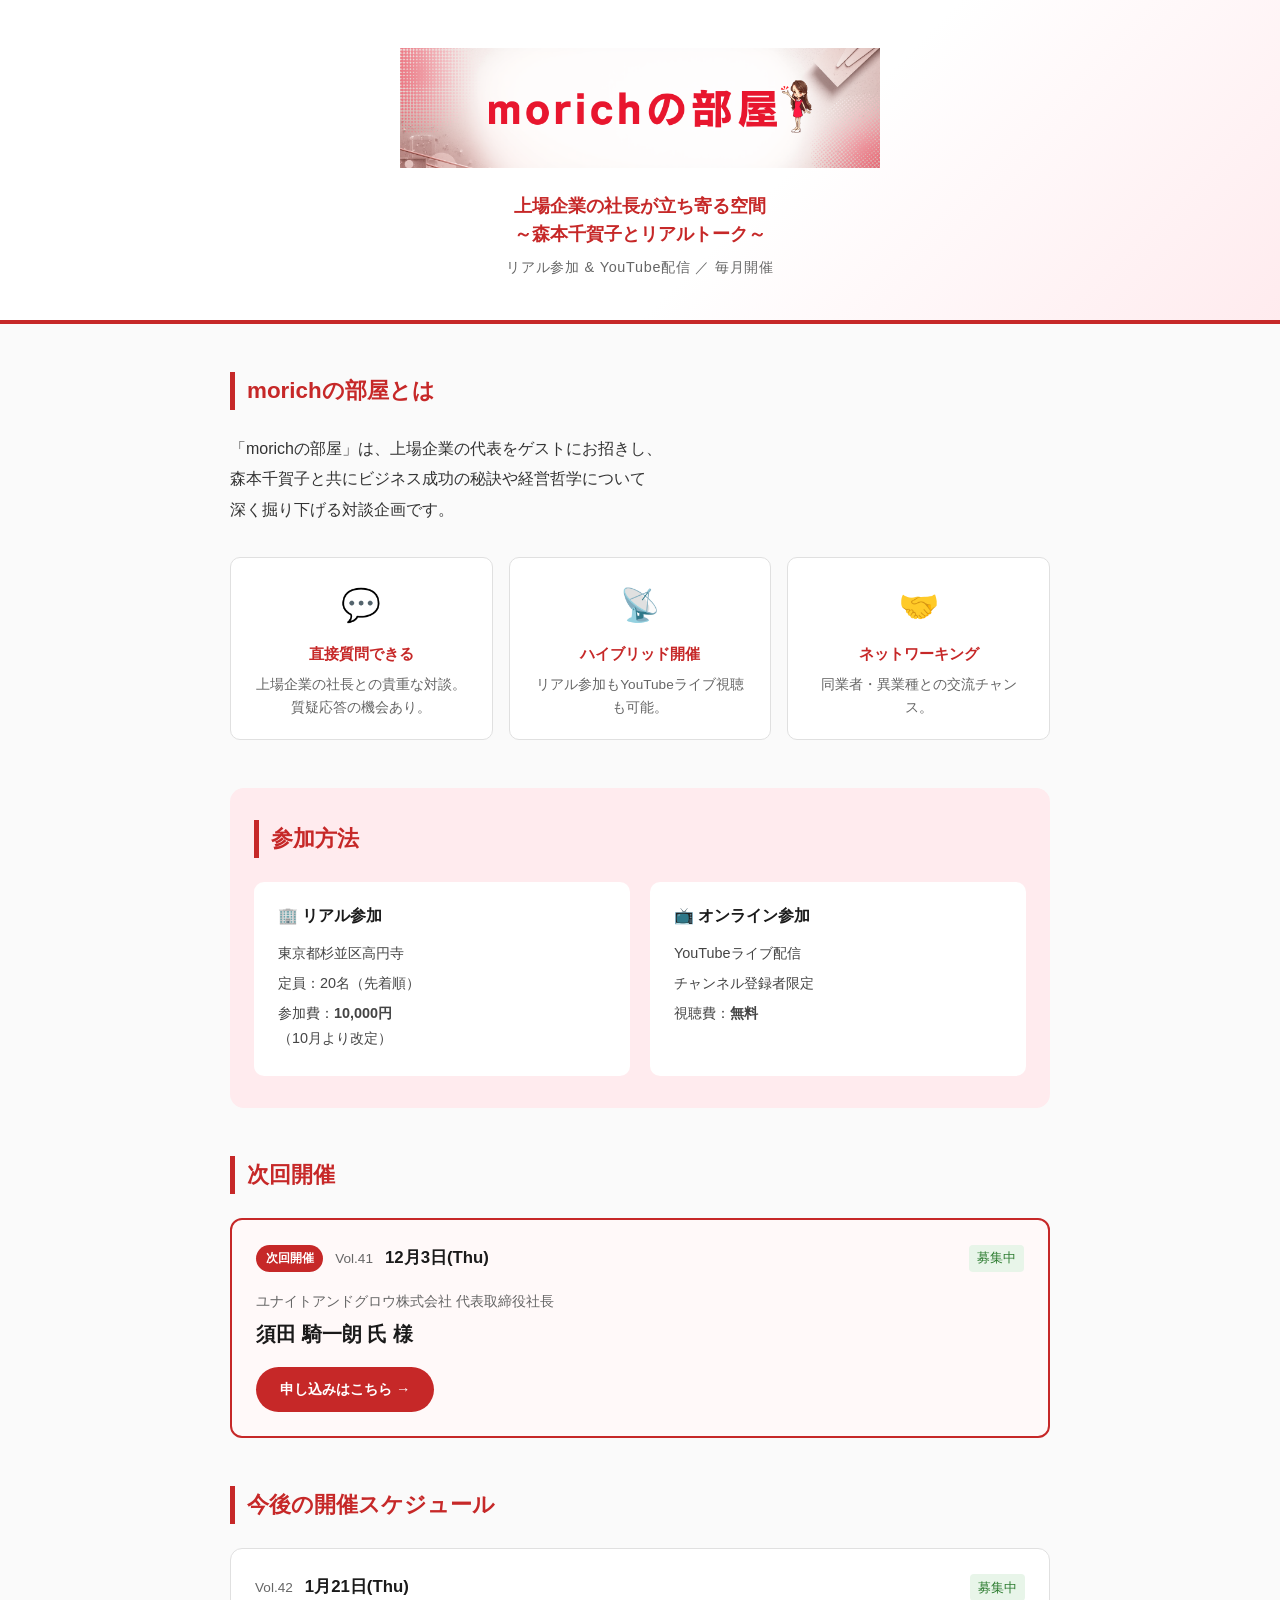
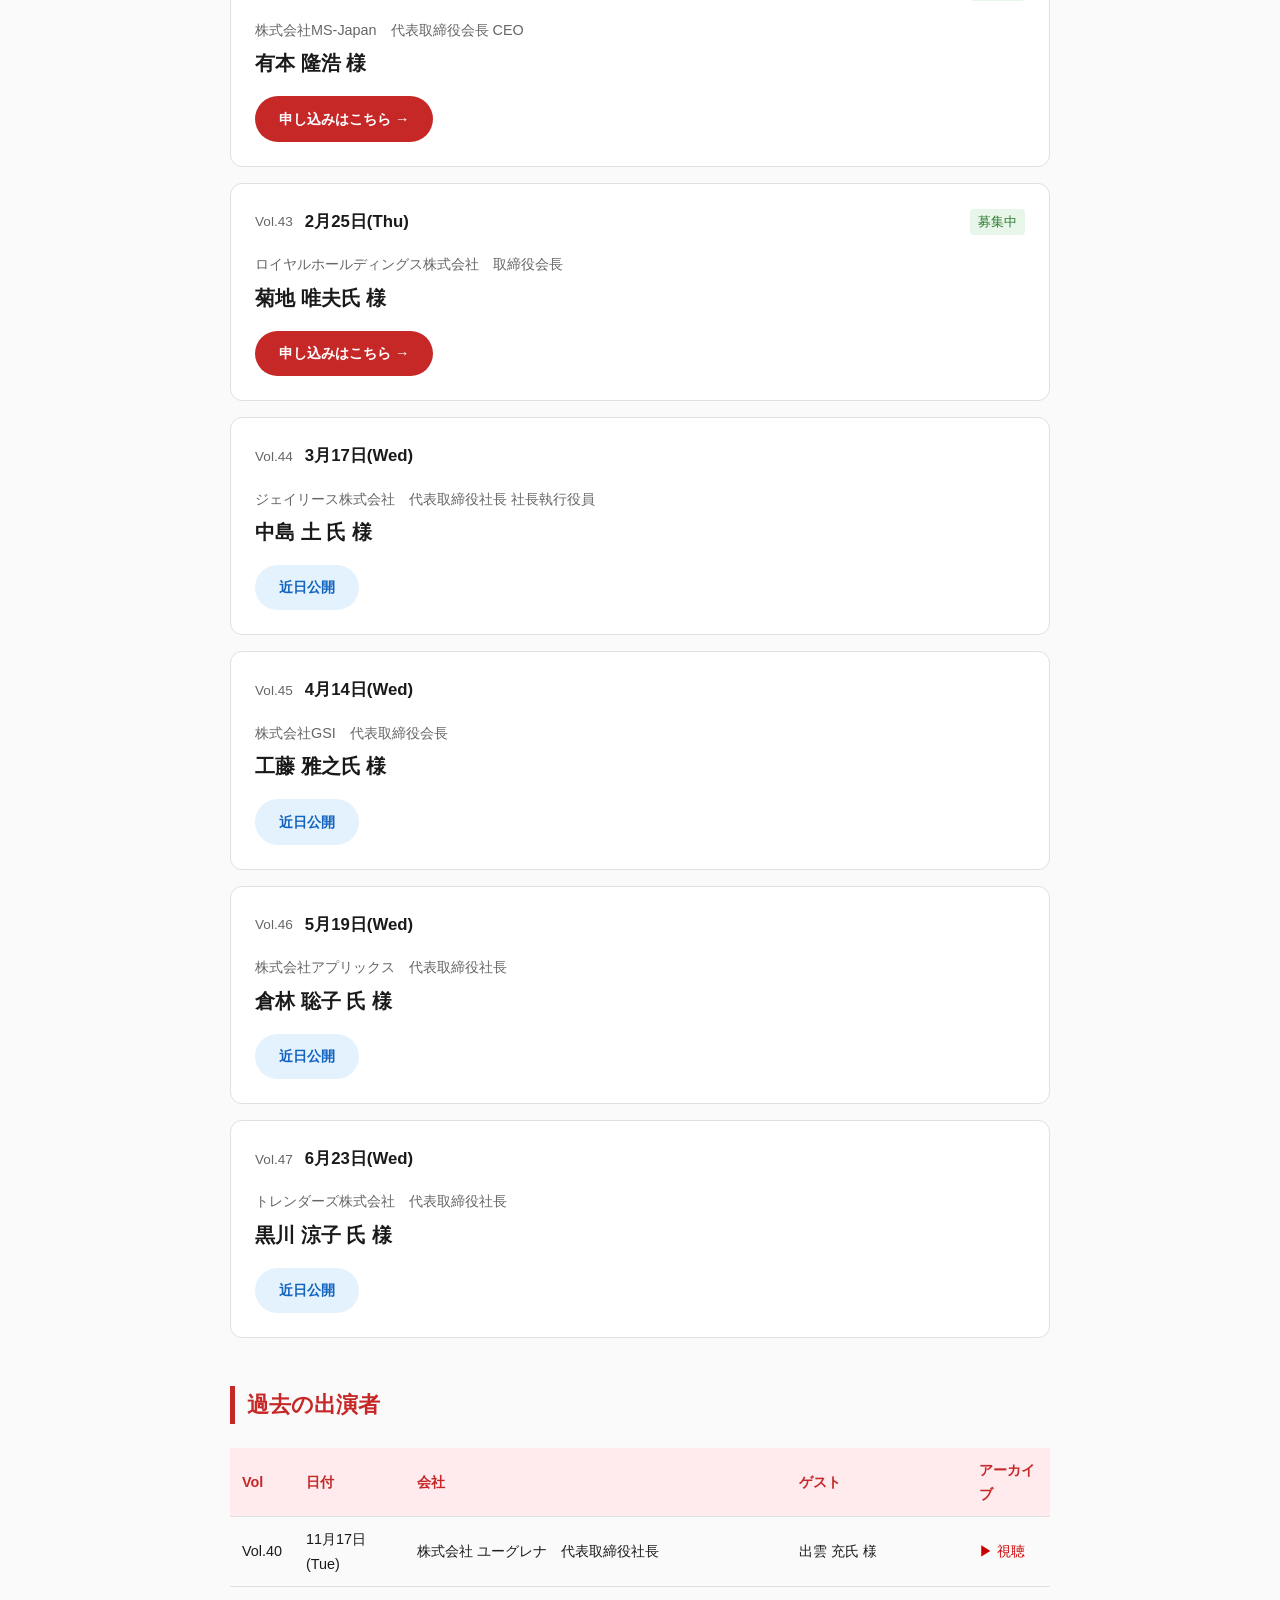
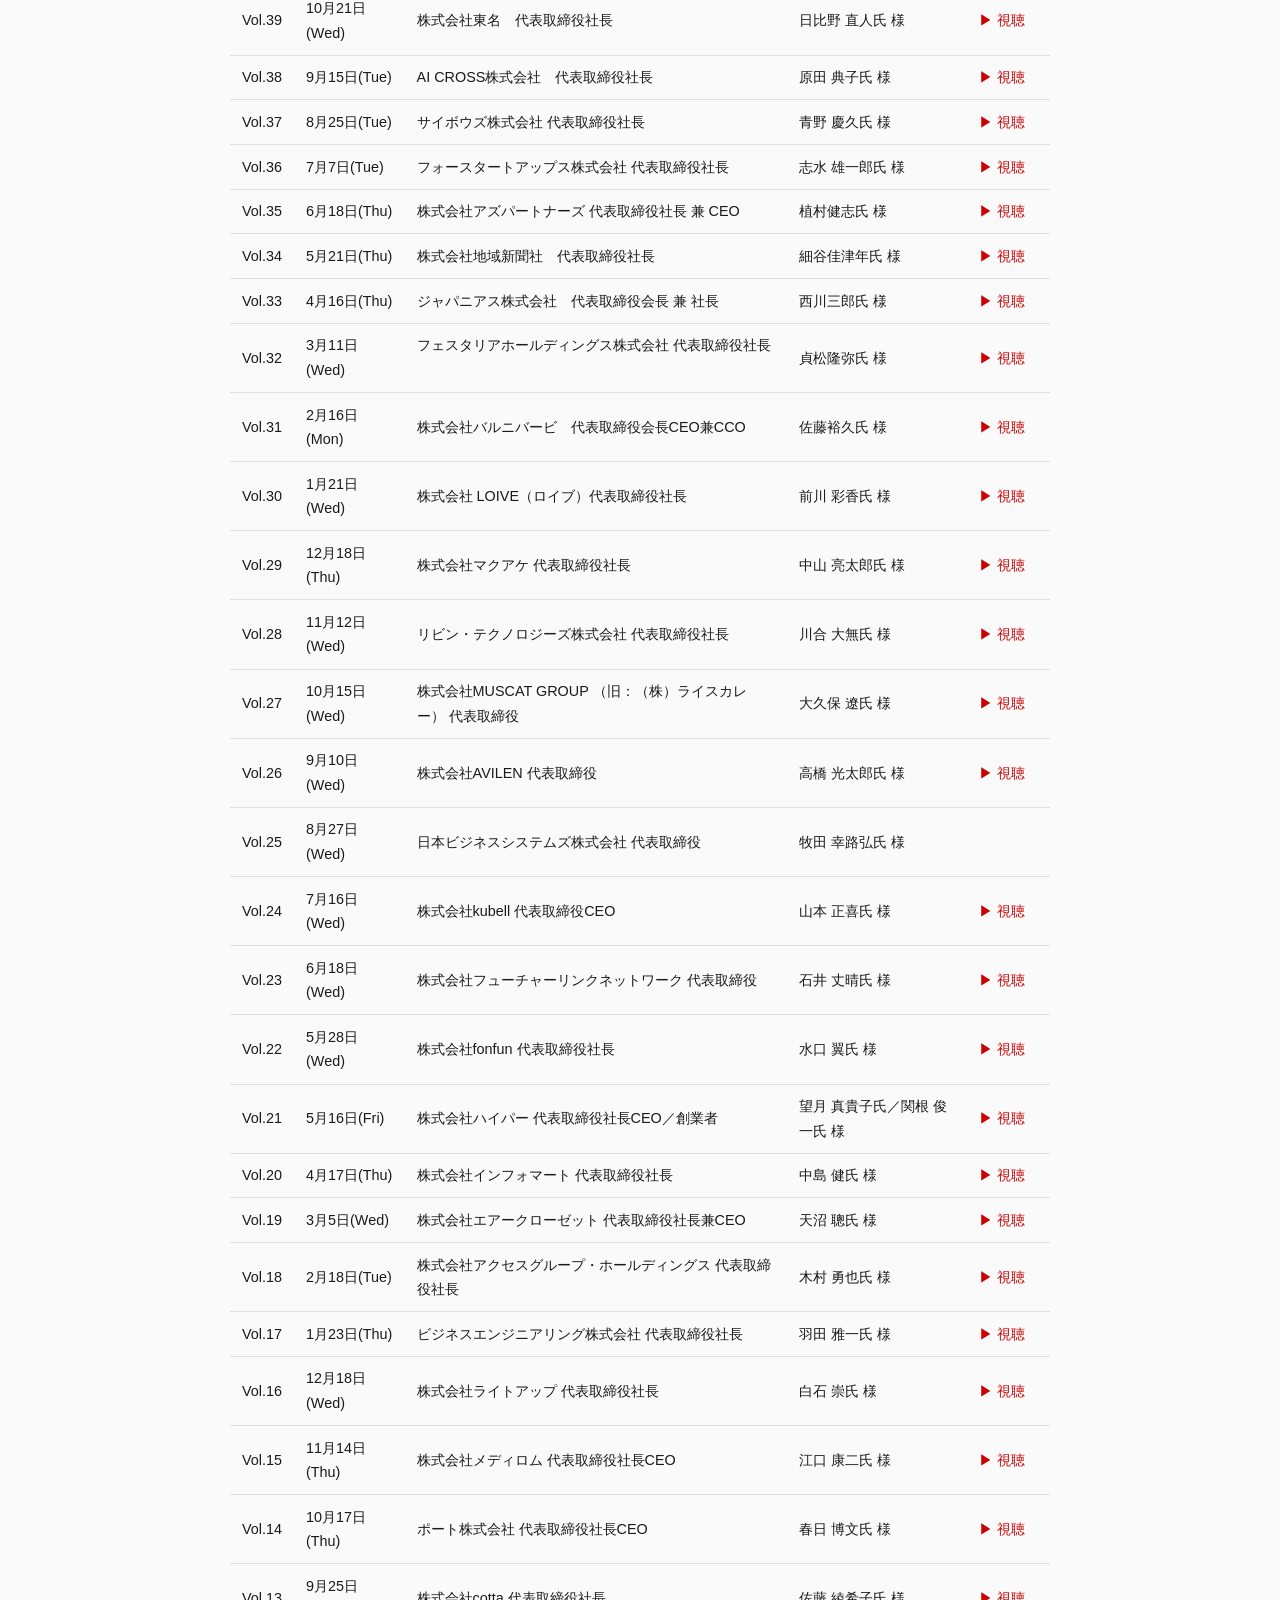
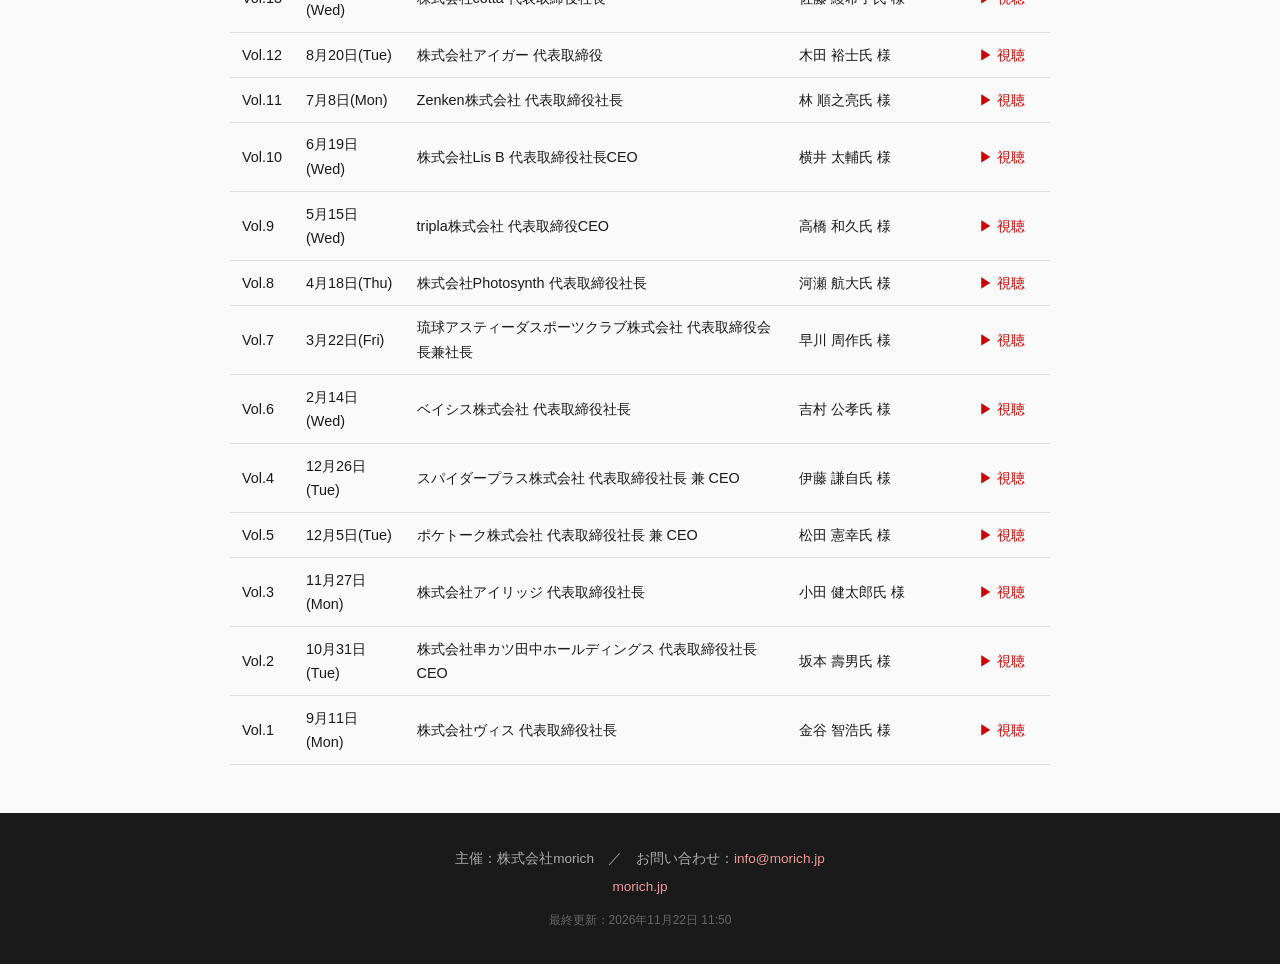
==== commit a08f3510: "🔄 Notionから自動更新 2026/11/22 02:50 JST" ====
--- a/index.html
+++ b/index.html
@@ -561,7 +561,7 @@
   <footer class="footer">
     <p>主催：株式会社morich　／　お問い合わせ：<a href="mailto:info@morich.jp">info@morich.jp</a></p>
     <p><a href="https://morich.jp/" target="_blank" rel="noopener">morich.jp</a></p>
-    <p class="footer__updated">最終更新：2026年11月21日 12:46</p>
+    <p class="footer__updated">最終更新：2026年11月22日 11:50</p>
   </footer>
 
 </body>
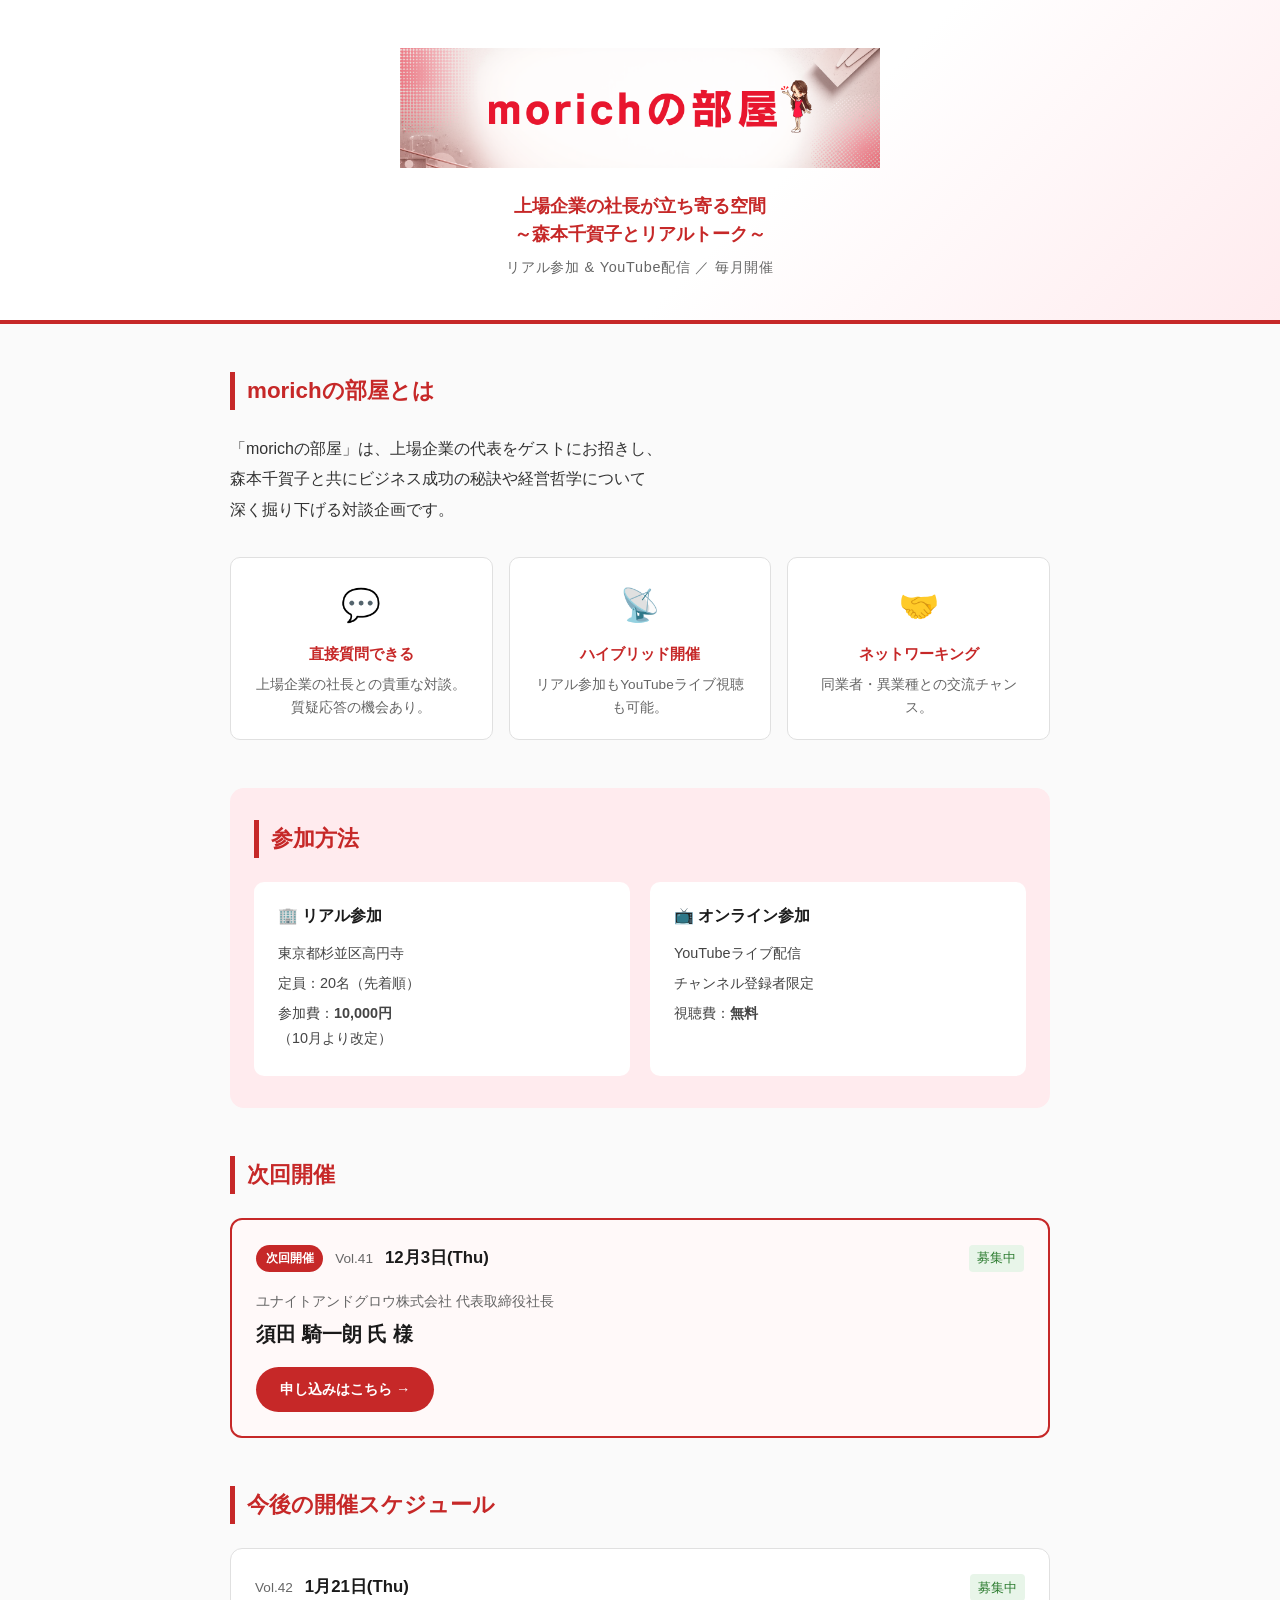
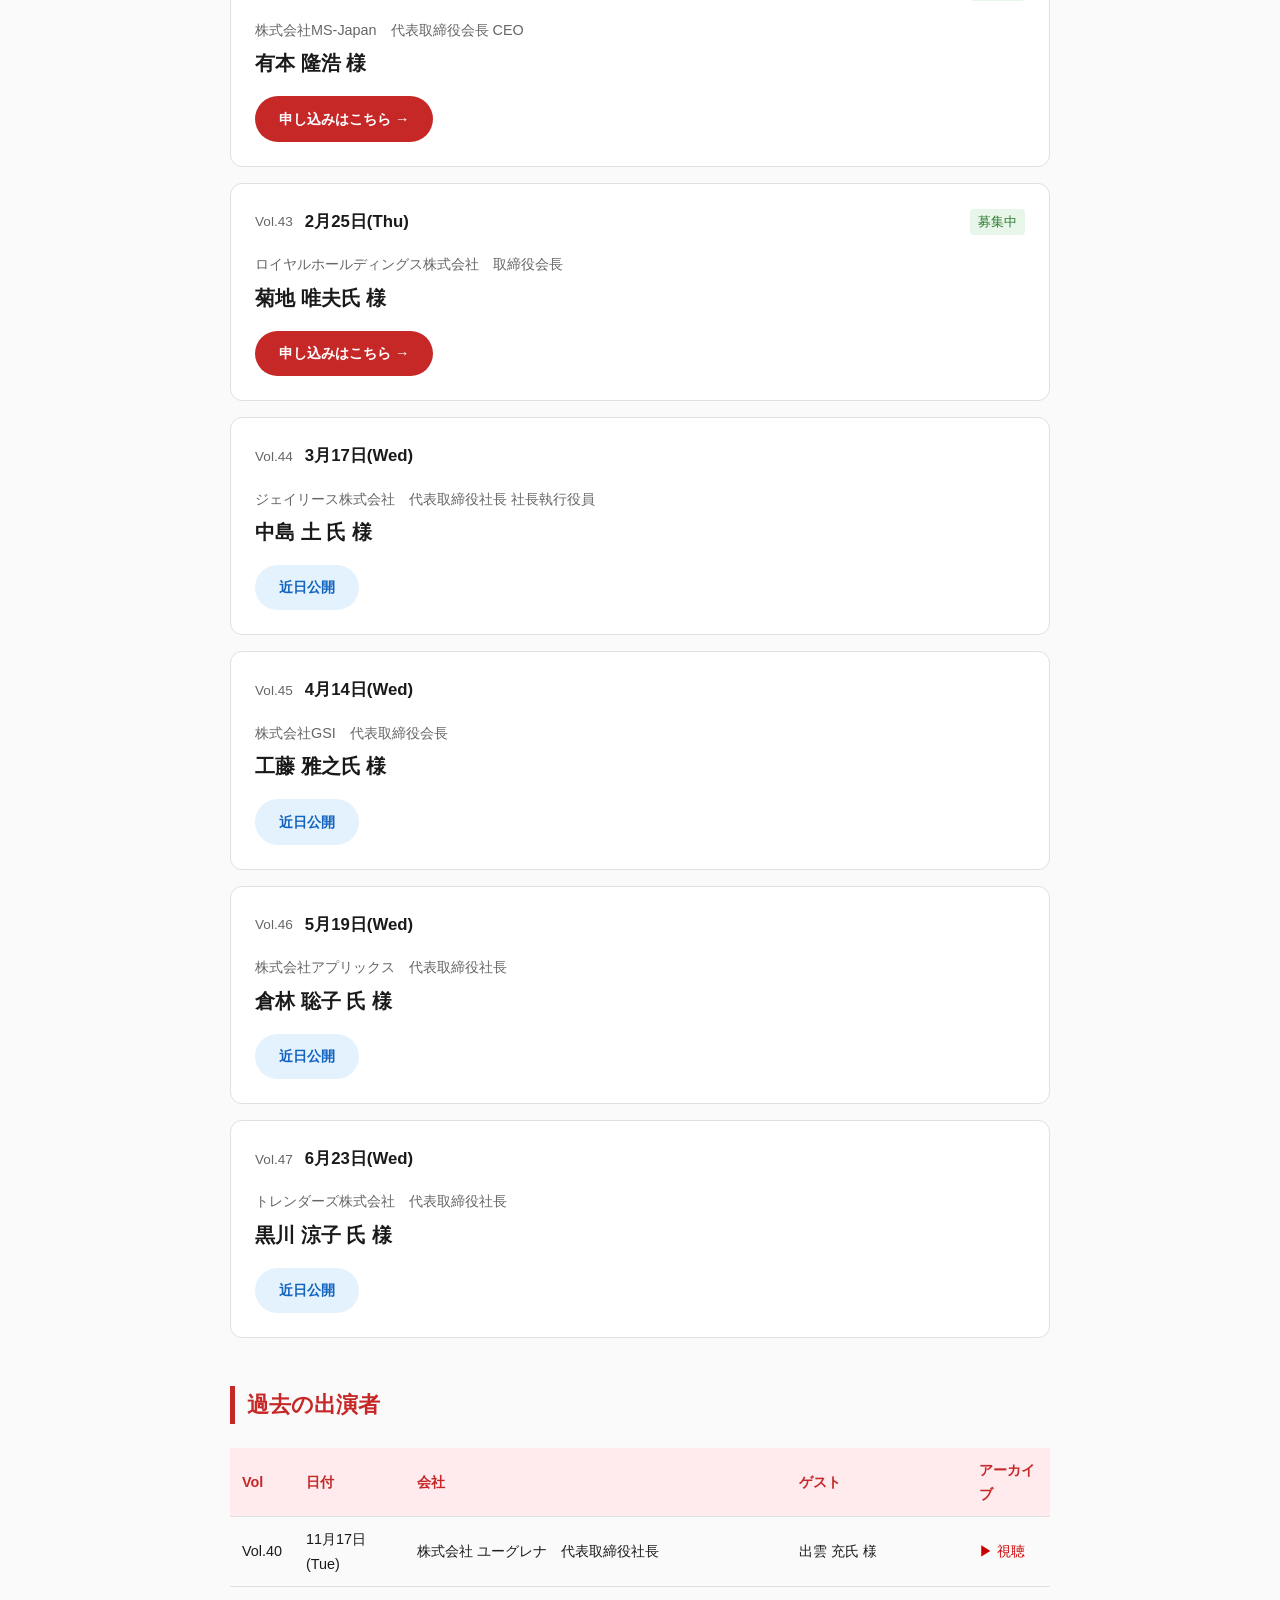
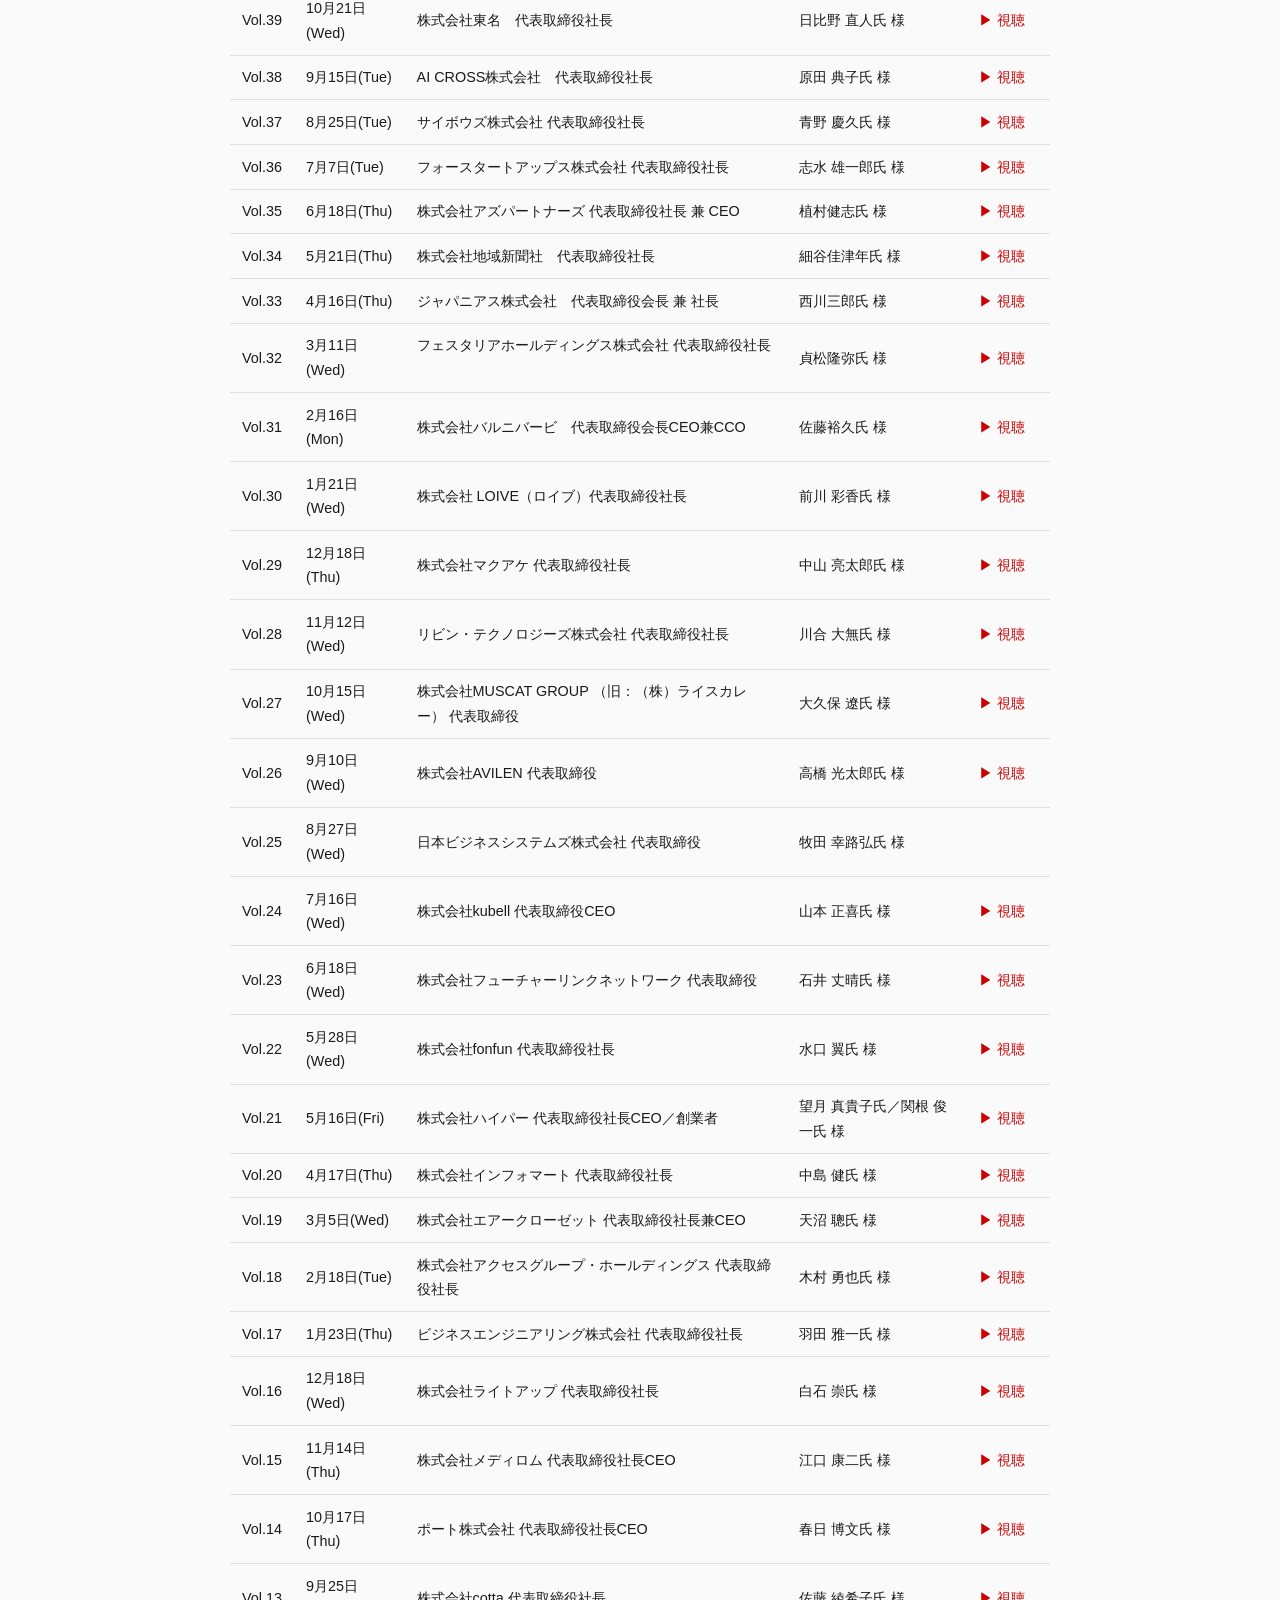
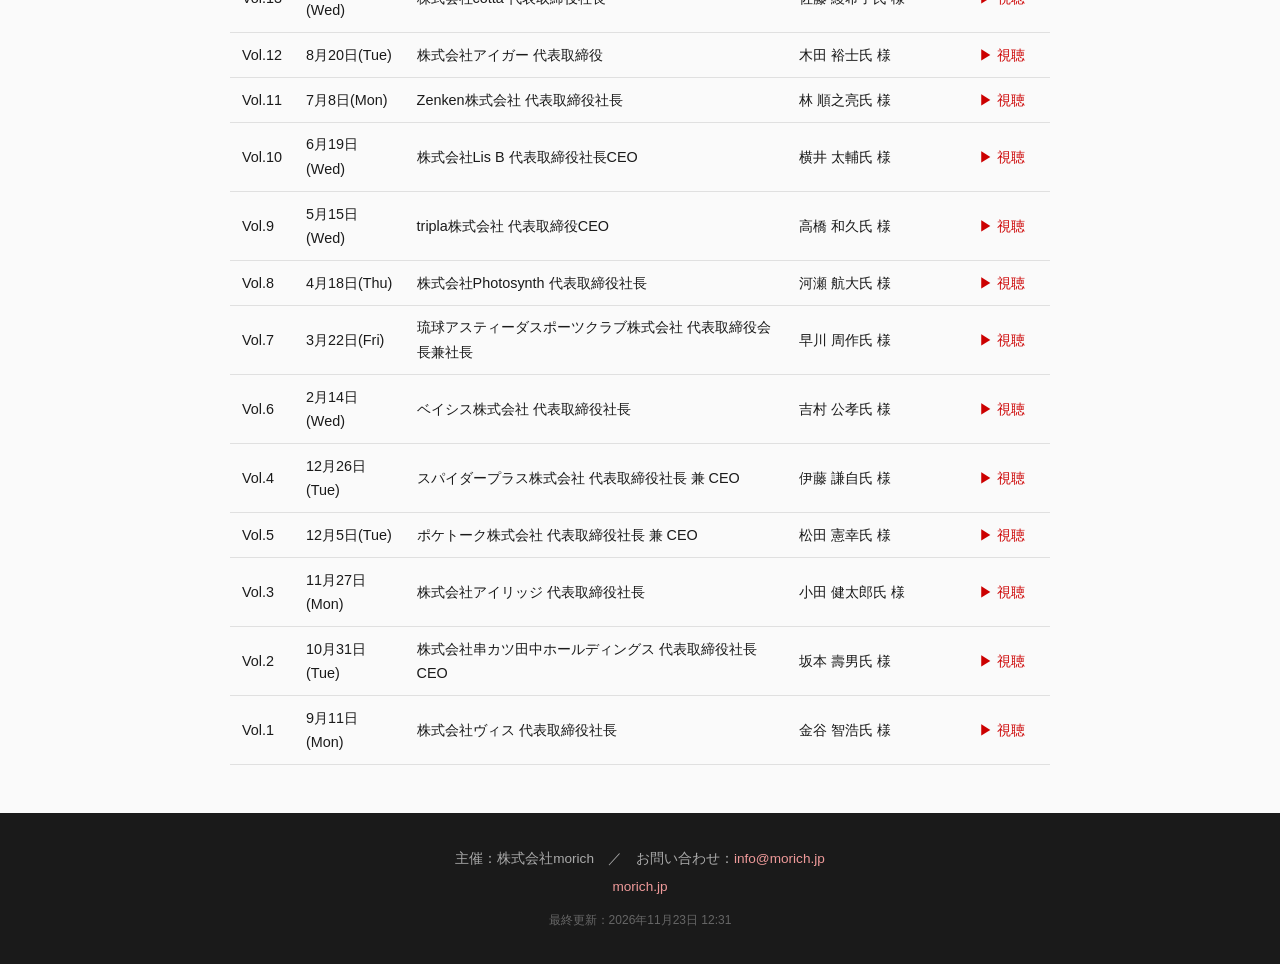
==== commit ecdb1e5f: "🔄 Notionから自動更新 2026/11/23 03:31 JST" ====
--- a/index.html
+++ b/index.html
@@ -561,7 +561,7 @@
   <footer class="footer">
     <p>主催：株式会社morich　／　お問い合わせ：<a href="mailto:info@morich.jp">info@morich.jp</a></p>
     <p><a href="https://morich.jp/" target="_blank" rel="noopener">morich.jp</a></p>
-    <p class="footer__updated">最終更新：2026年11月22日 11:50</p>
+    <p class="footer__updated">最終更新：2026年11月23日 12:31</p>
   </footer>
 
 </body>
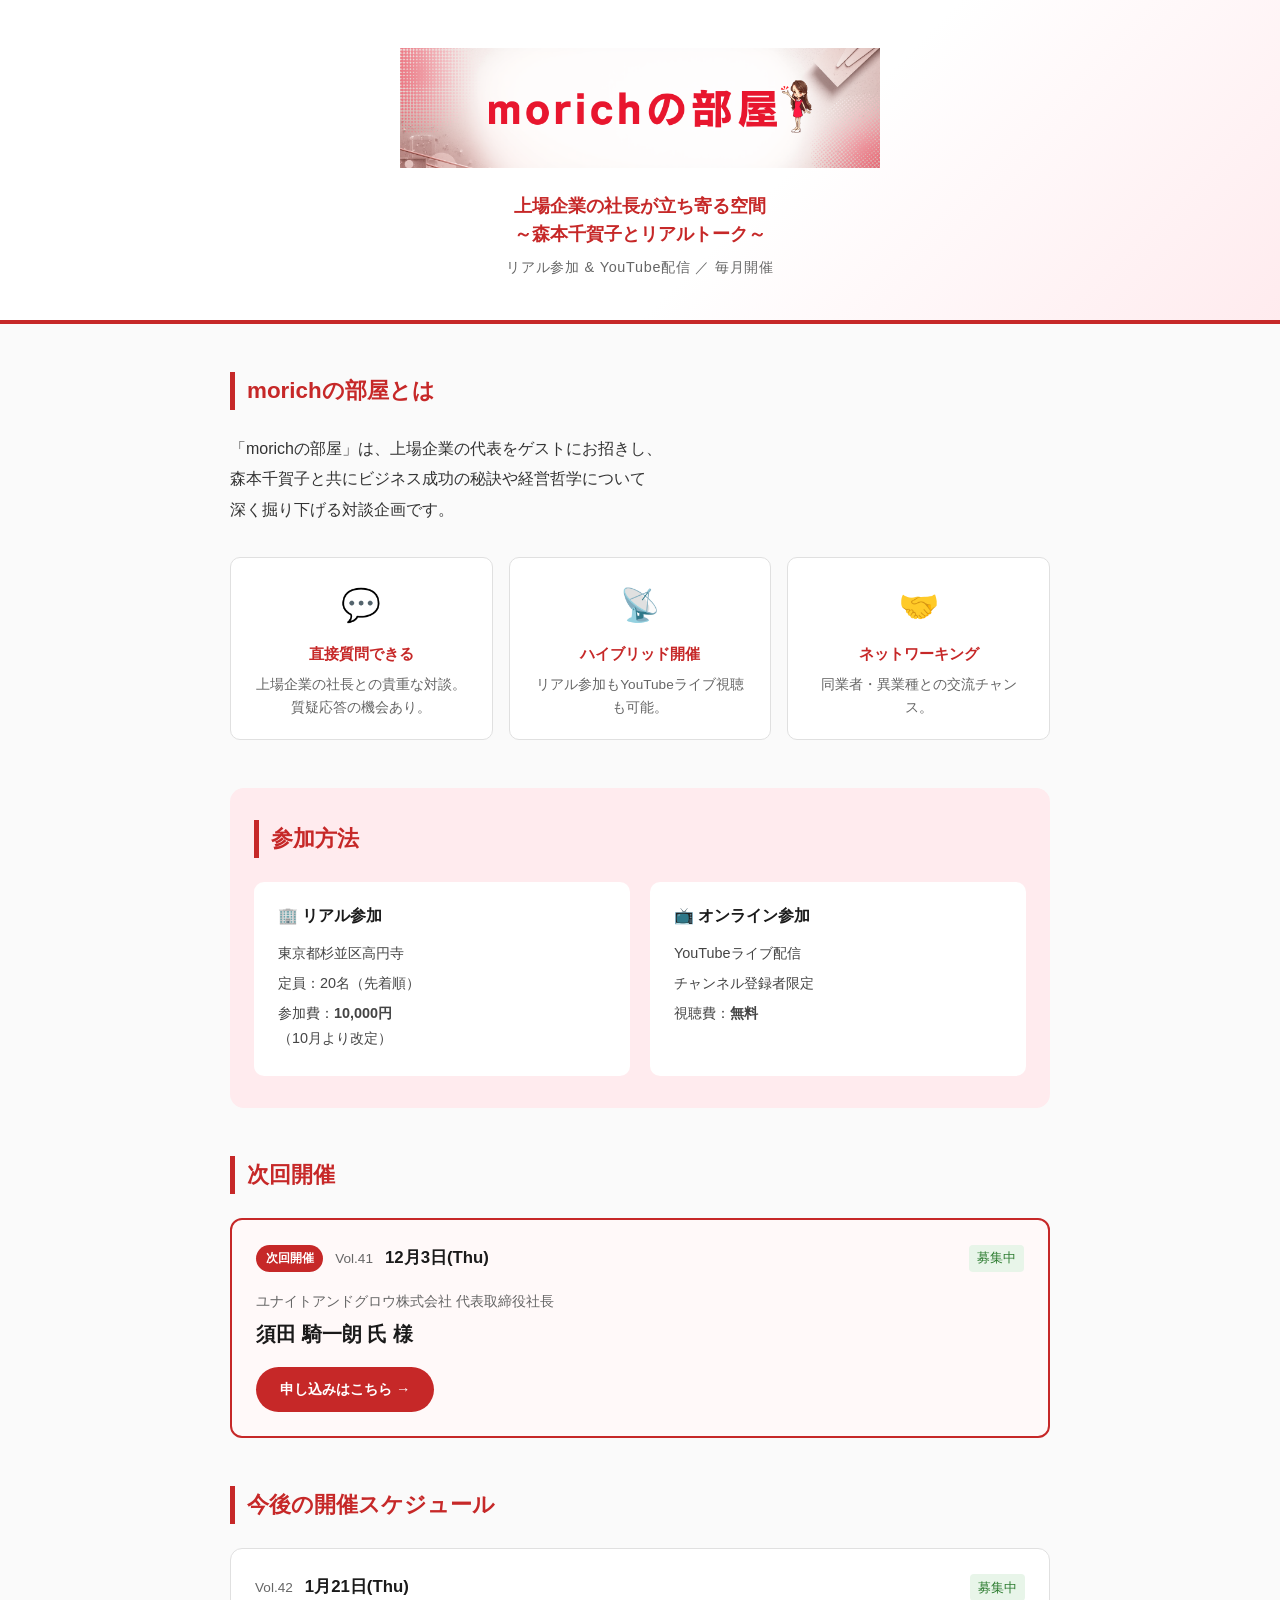
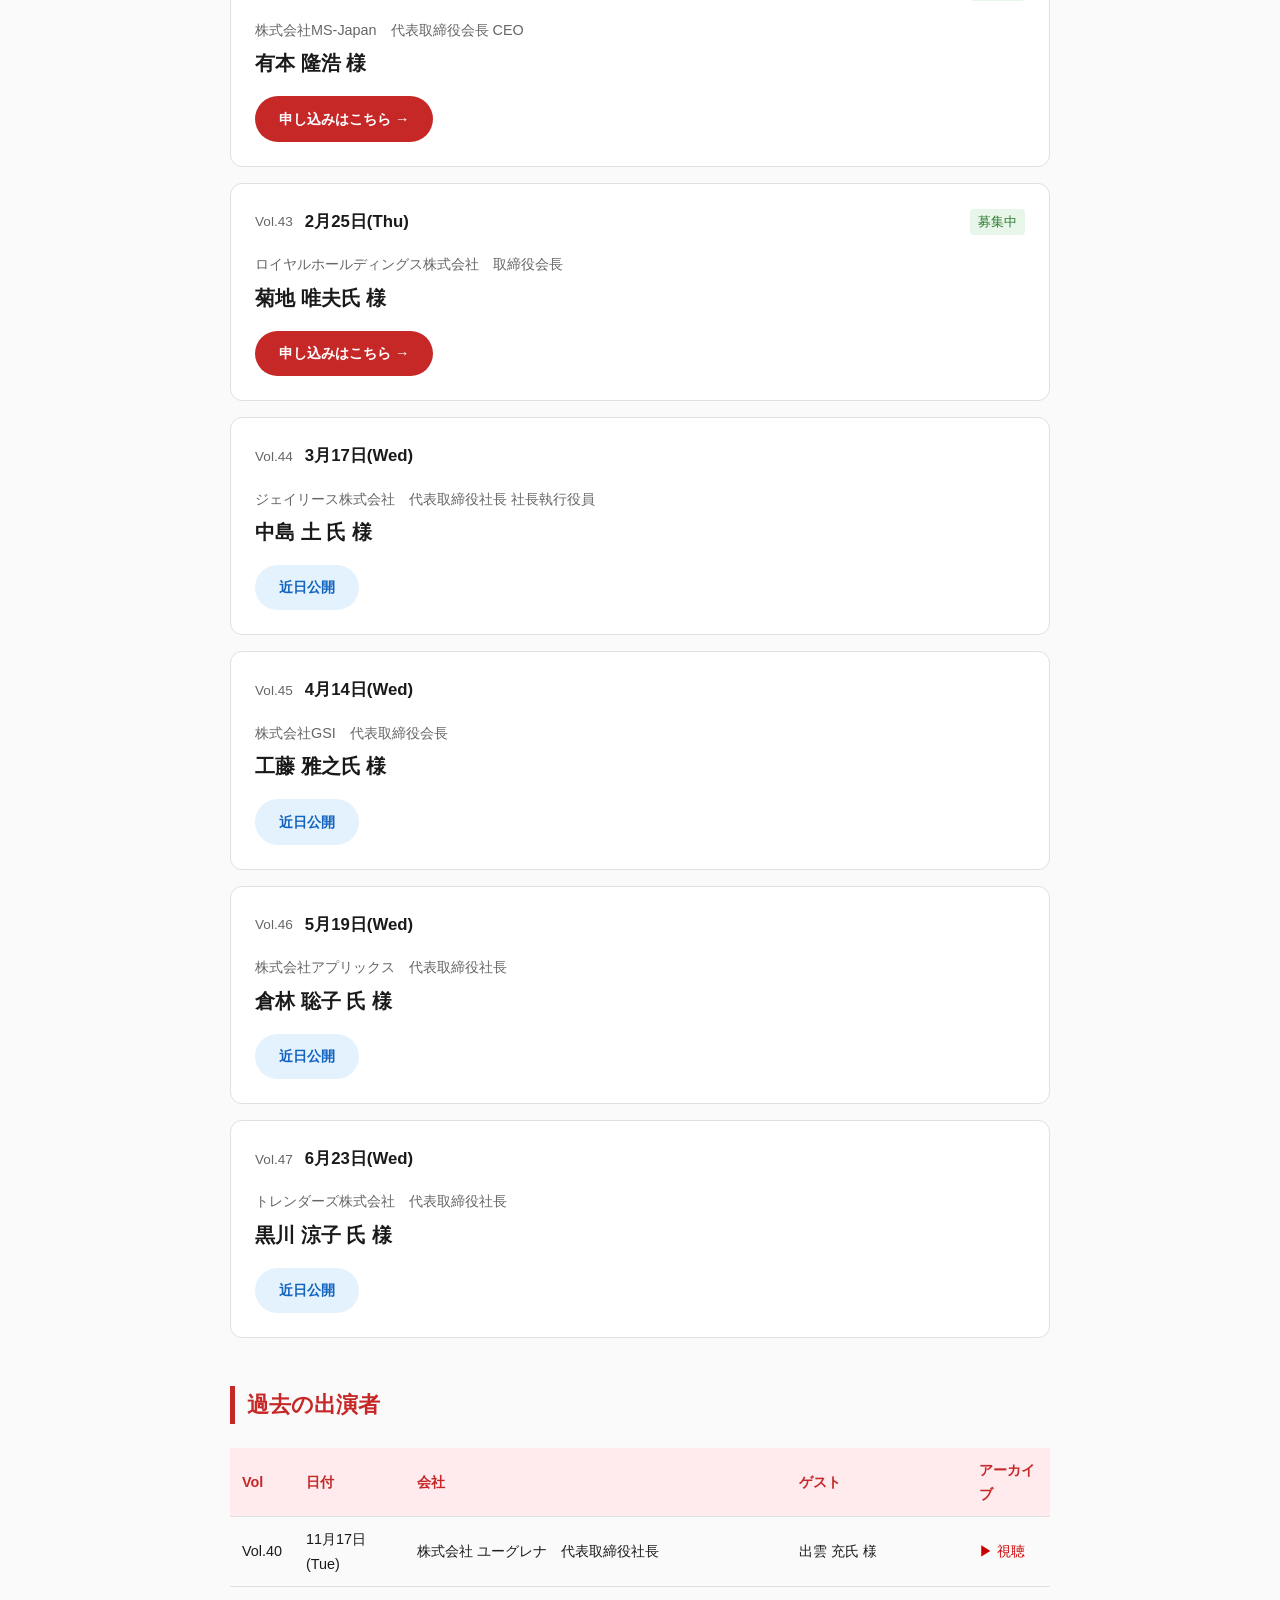
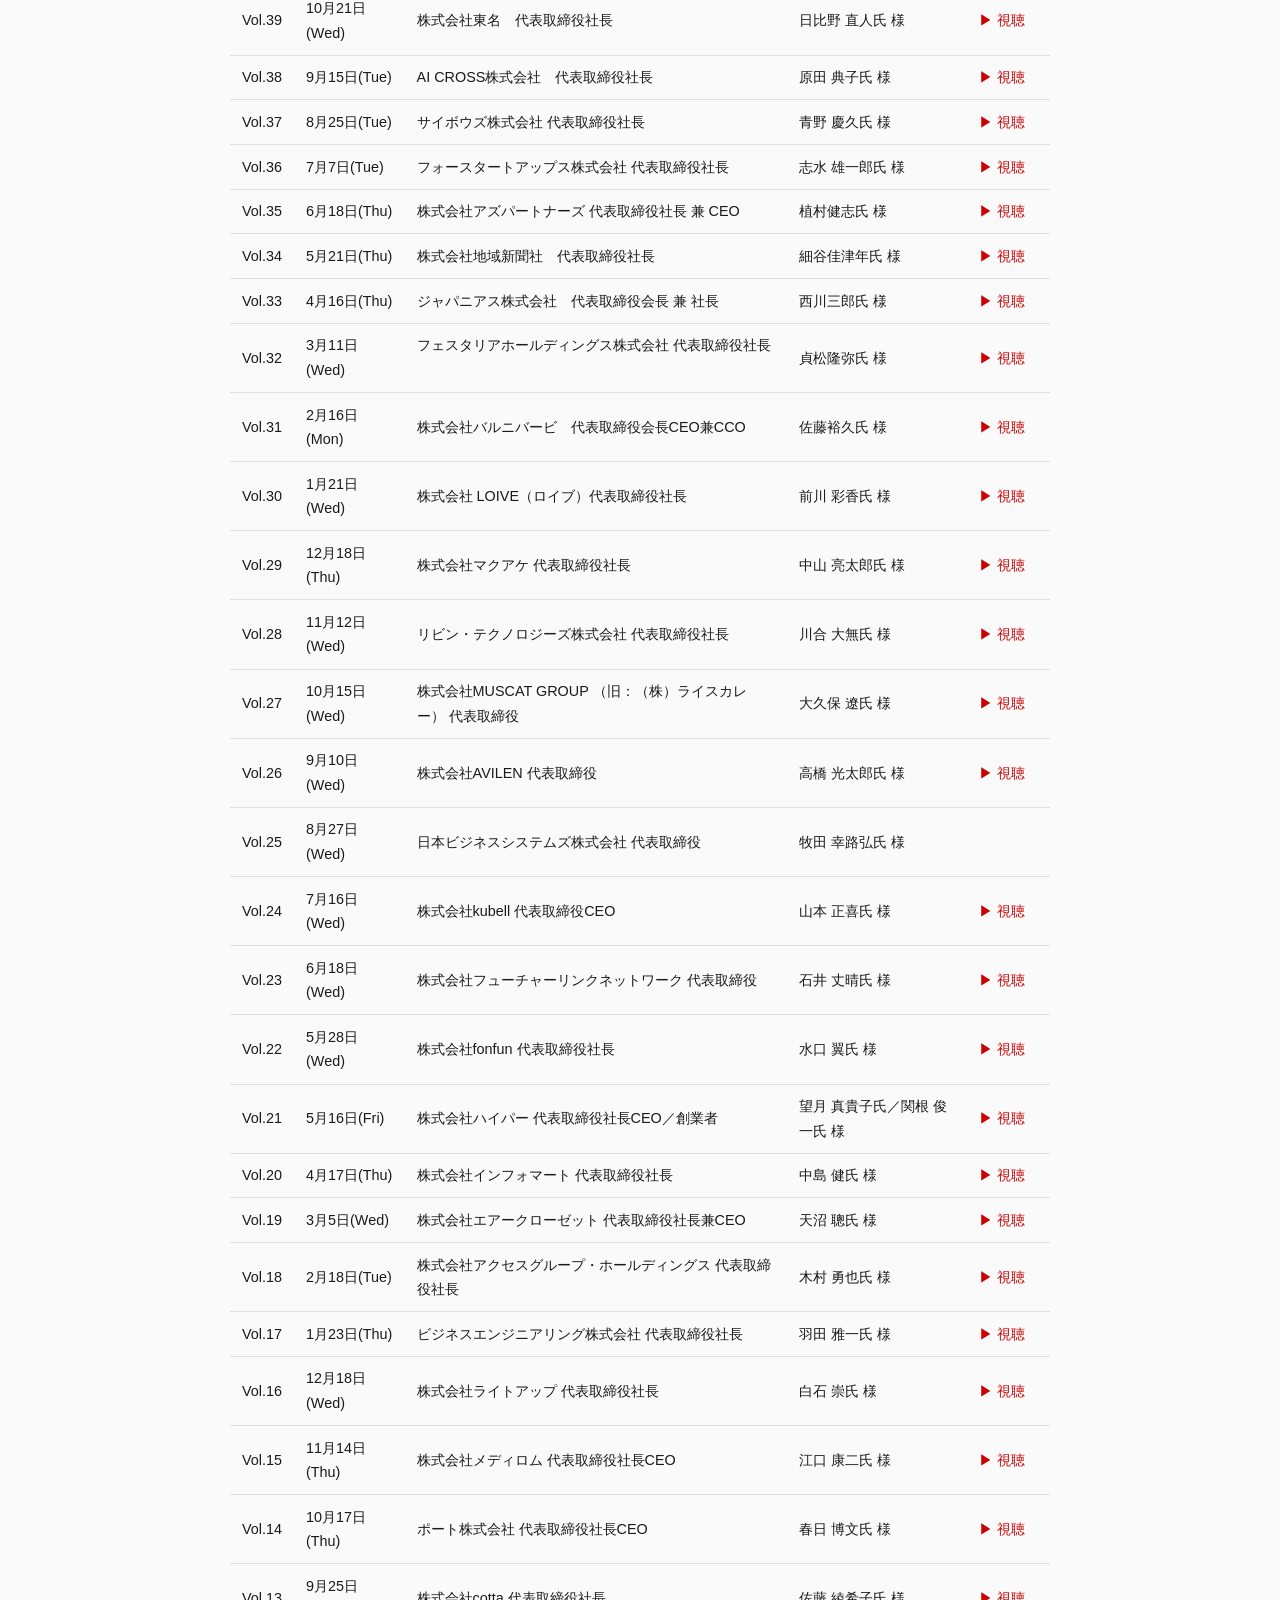
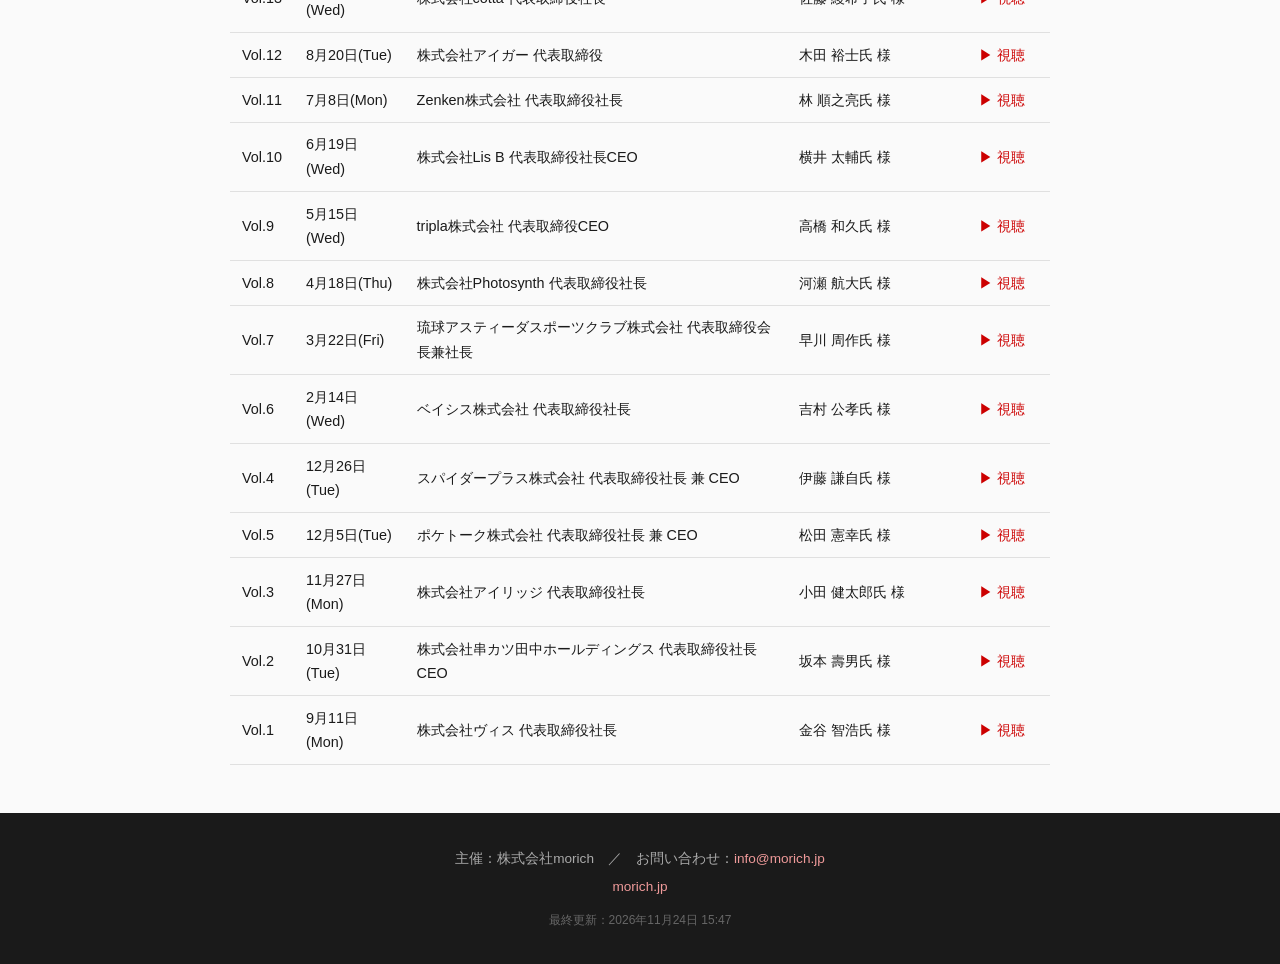
==== commit f3406bd4: "🔄 Notionから自動更新 2026/11/24 06:47 JST" ====
--- a/index.html
+++ b/index.html
@@ -561,7 +561,7 @@
   <footer class="footer">
     <p>主催：株式会社morich　／　お問い合わせ：<a href="mailto:info@morich.jp">info@morich.jp</a></p>
     <p><a href="https://morich.jp/" target="_blank" rel="noopener">morich.jp</a></p>
-    <p class="footer__updated">最終更新：2026年11月23日 12:31</p>
+    <p class="footer__updated">最終更新：2026年11月24日 15:47</p>
   </footer>
 
 </body>
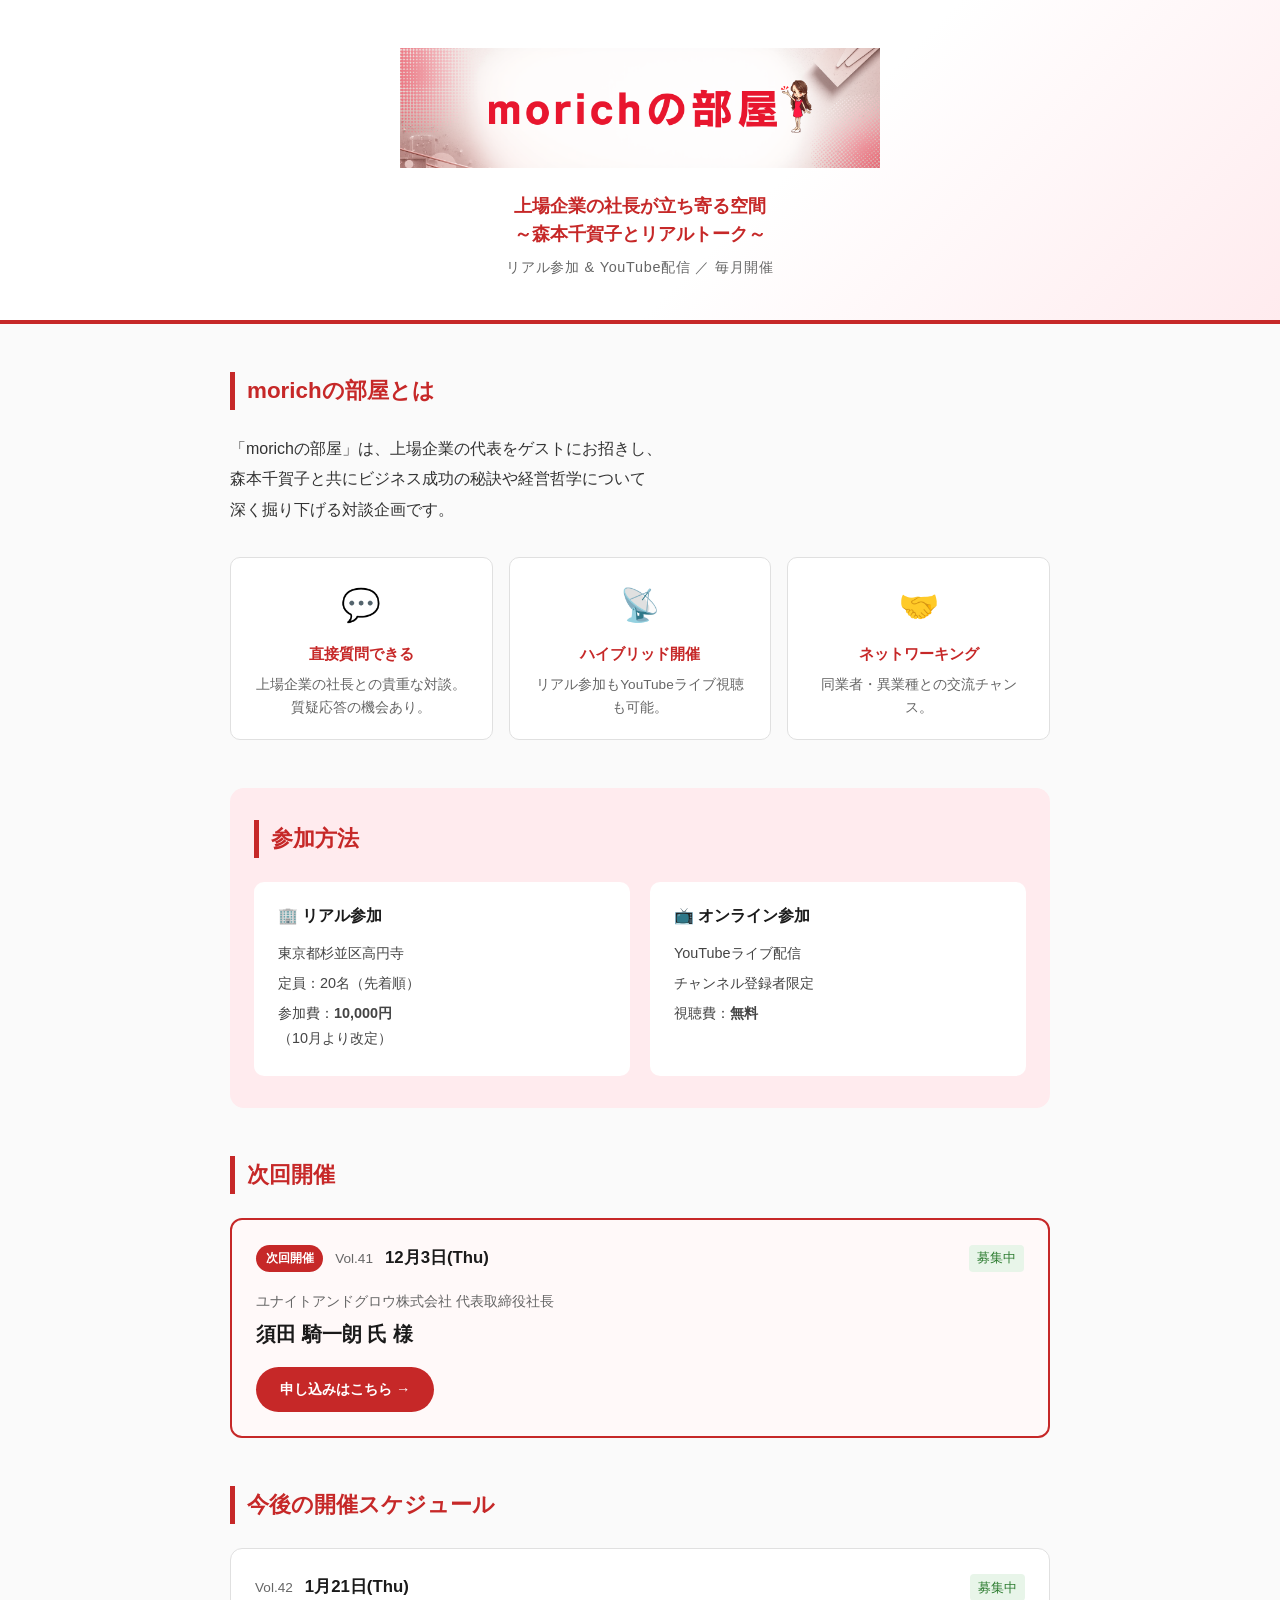
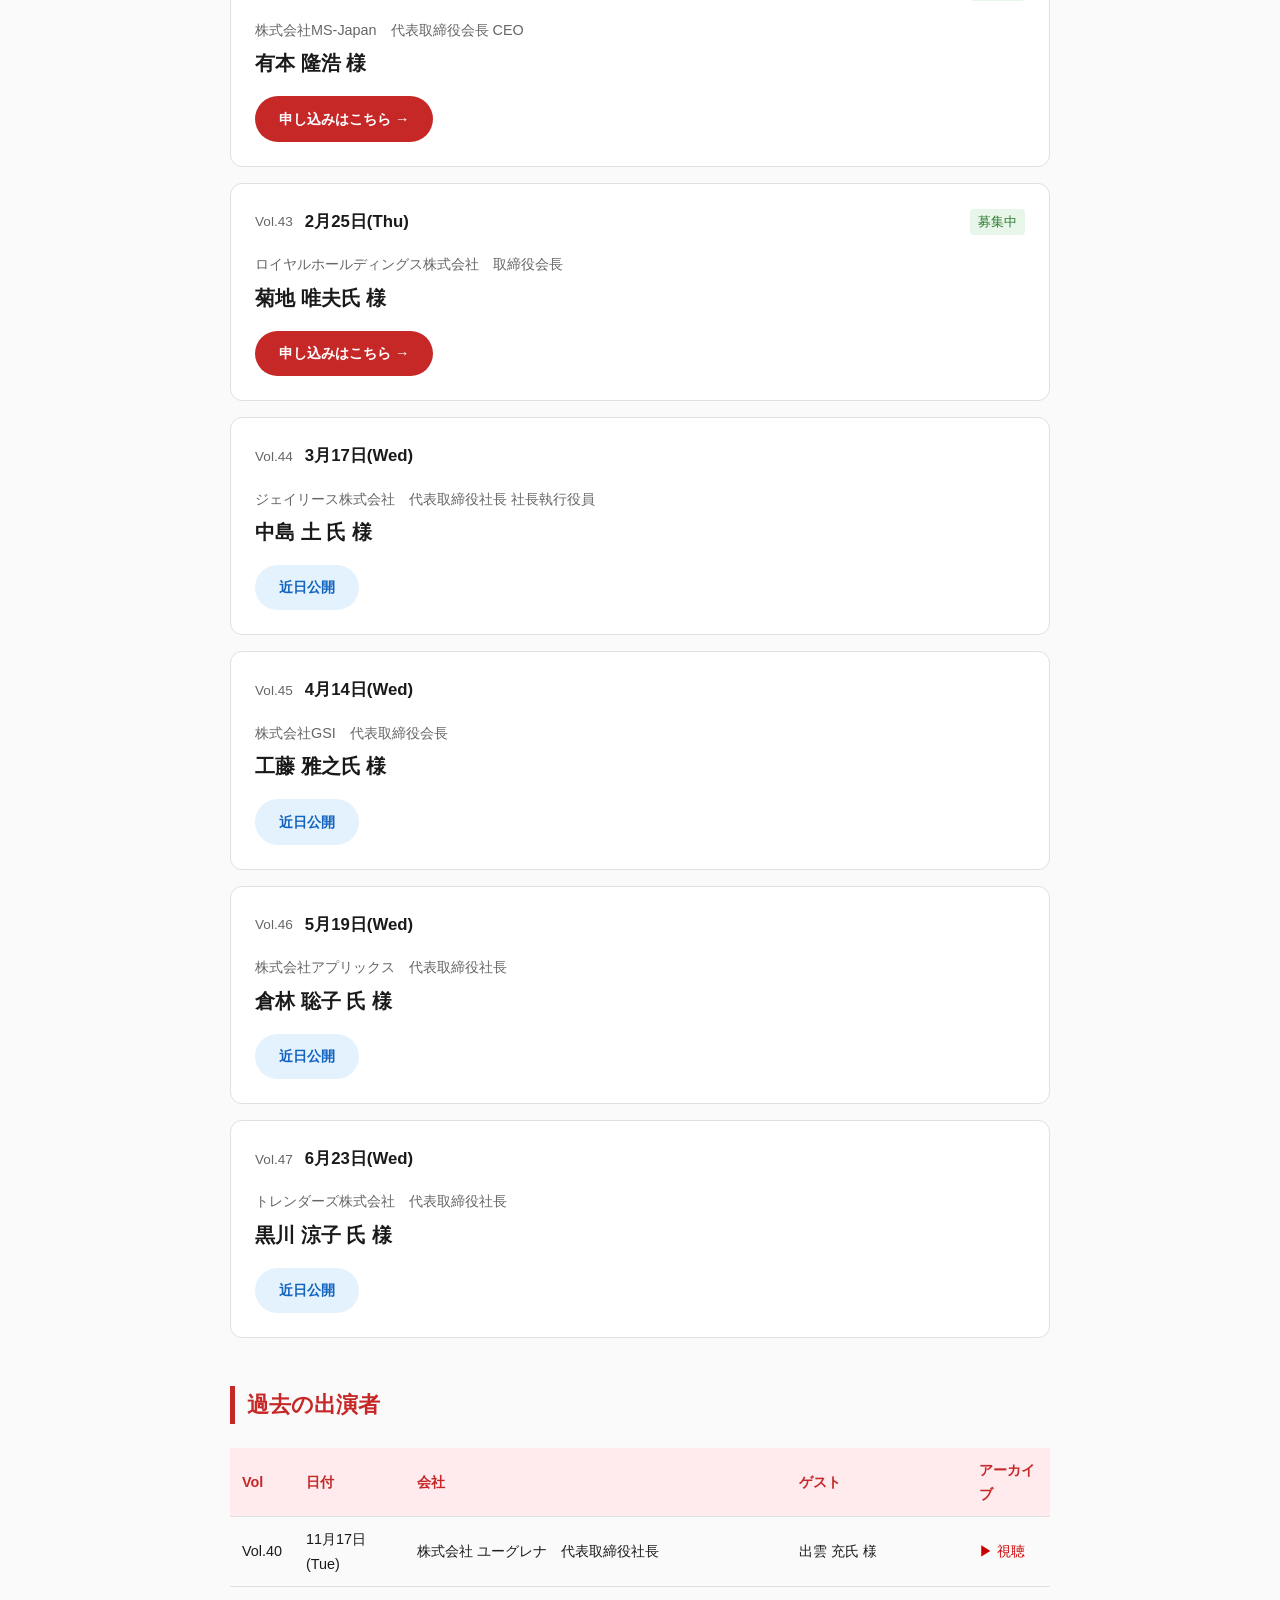
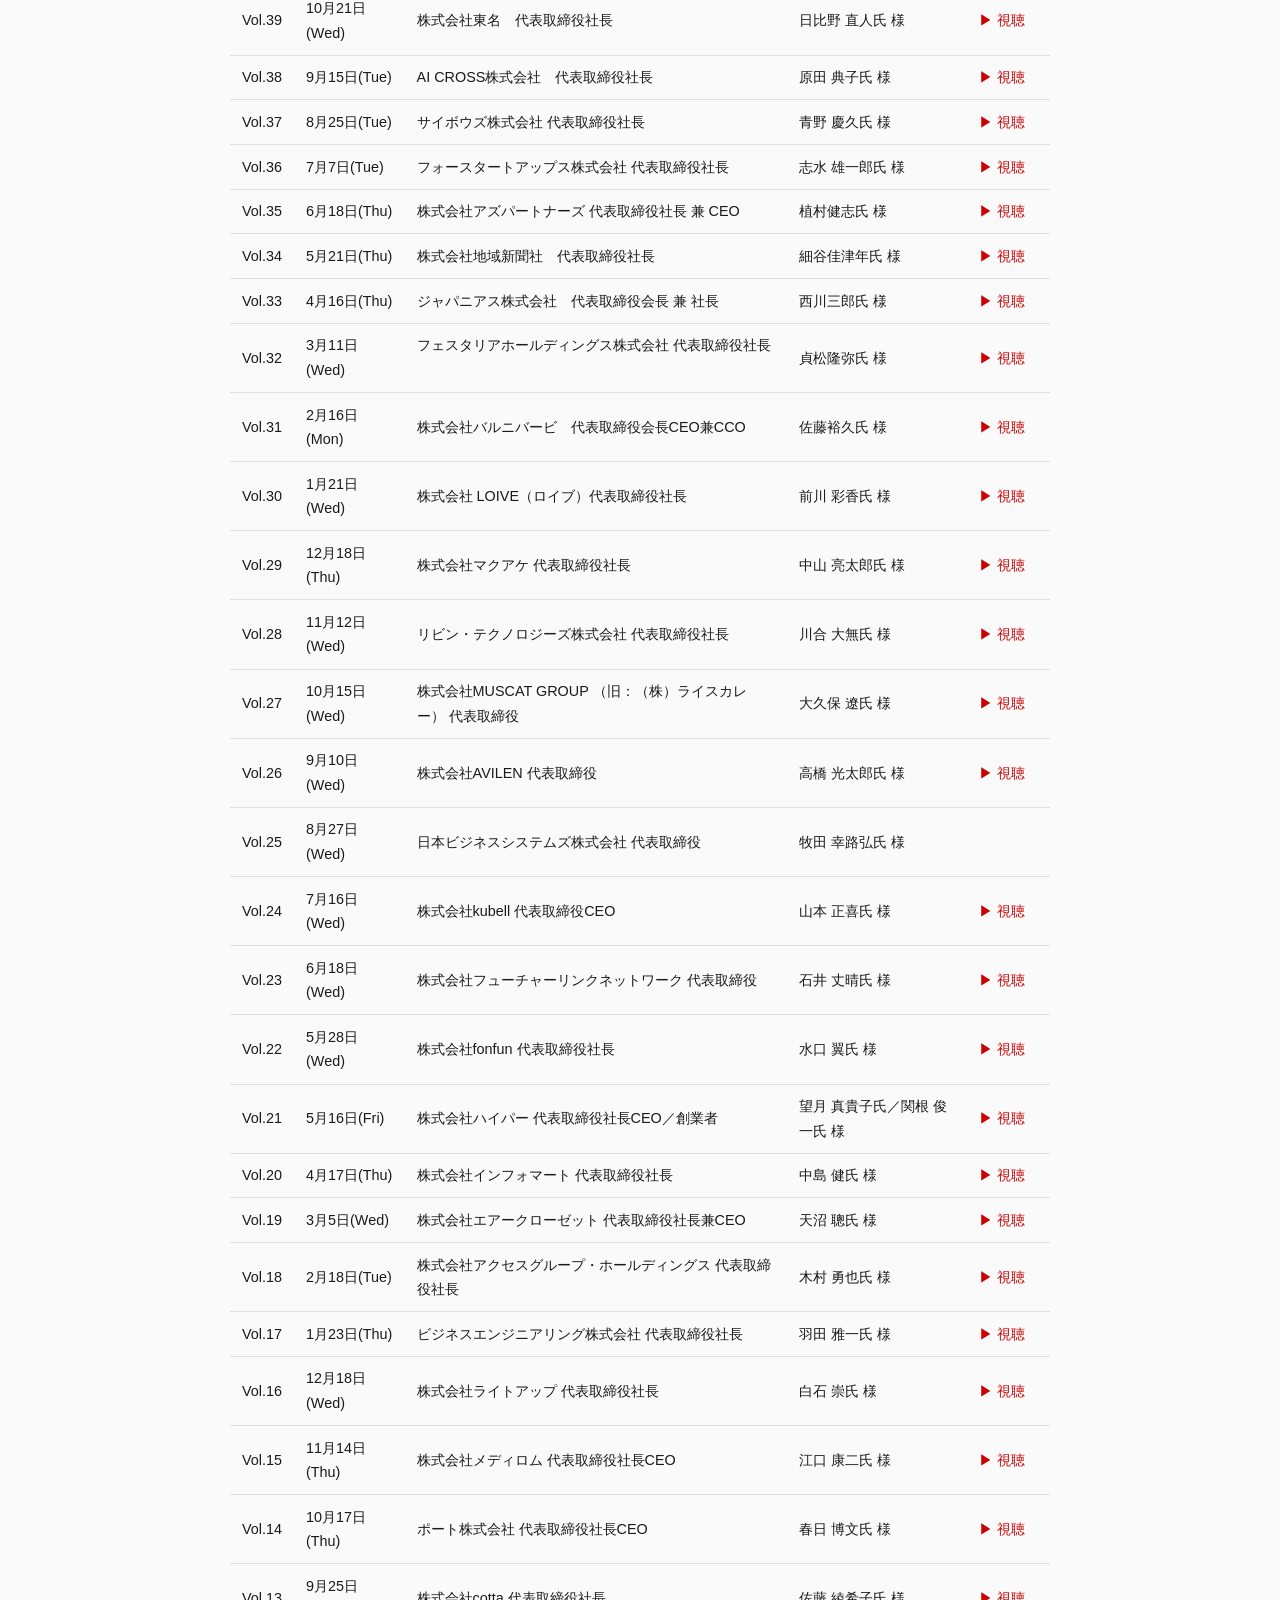
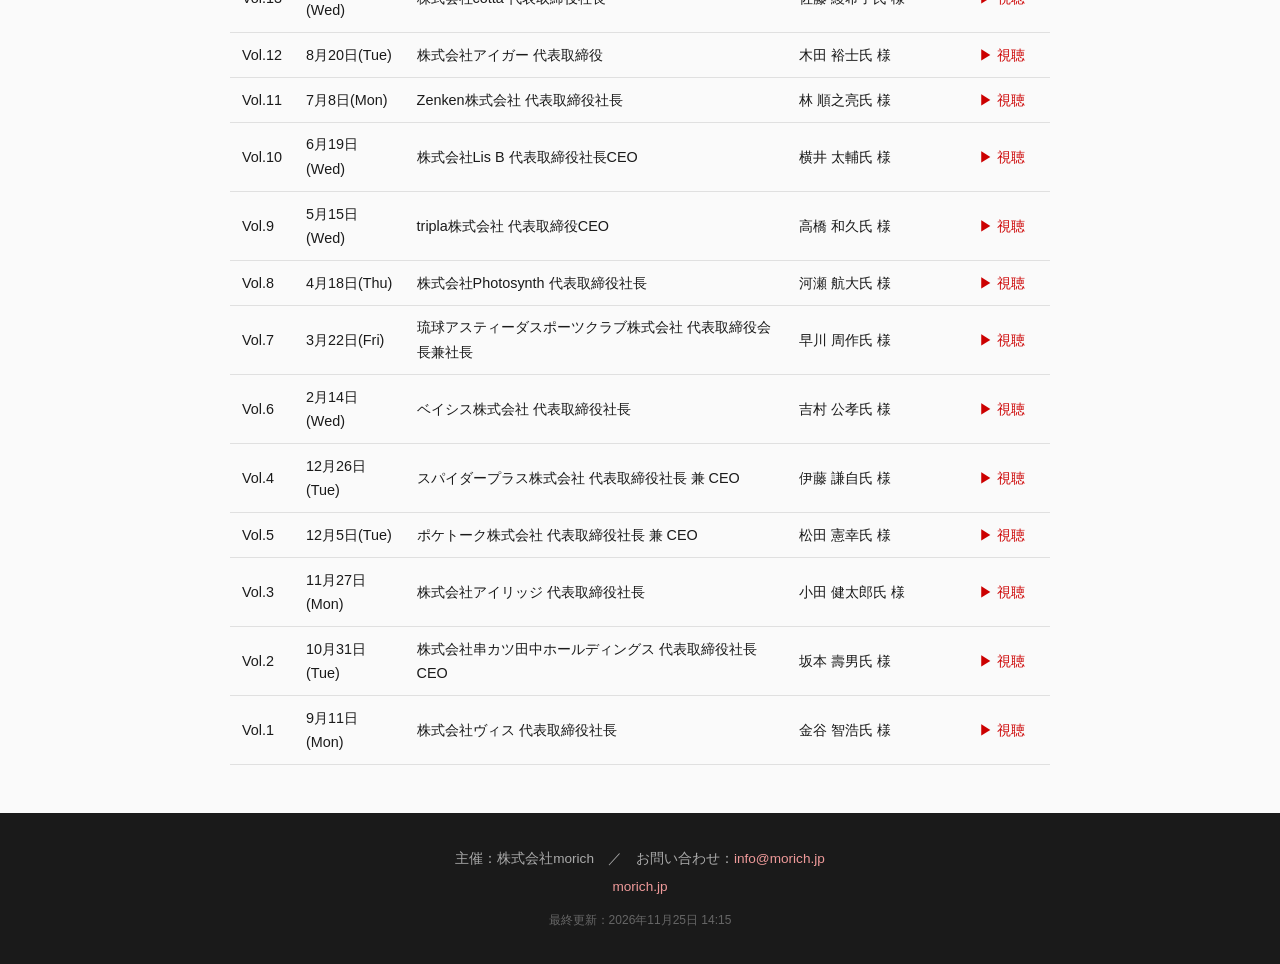
==== commit dfec4a00: "🔄 Notionから自動更新 2026/11/25 05:15 JST" ====
--- a/index.html
+++ b/index.html
@@ -561,7 +561,7 @@
   <footer class="footer">
     <p>主催：株式会社morich　／　お問い合わせ：<a href="mailto:info@morich.jp">info@morich.jp</a></p>
     <p><a href="https://morich.jp/" target="_blank" rel="noopener">morich.jp</a></p>
-    <p class="footer__updated">最終更新：2026年11月24日 15:47</p>
+    <p class="footer__updated">最終更新：2026年11月25日 14:15</p>
   </footer>
 
 </body>
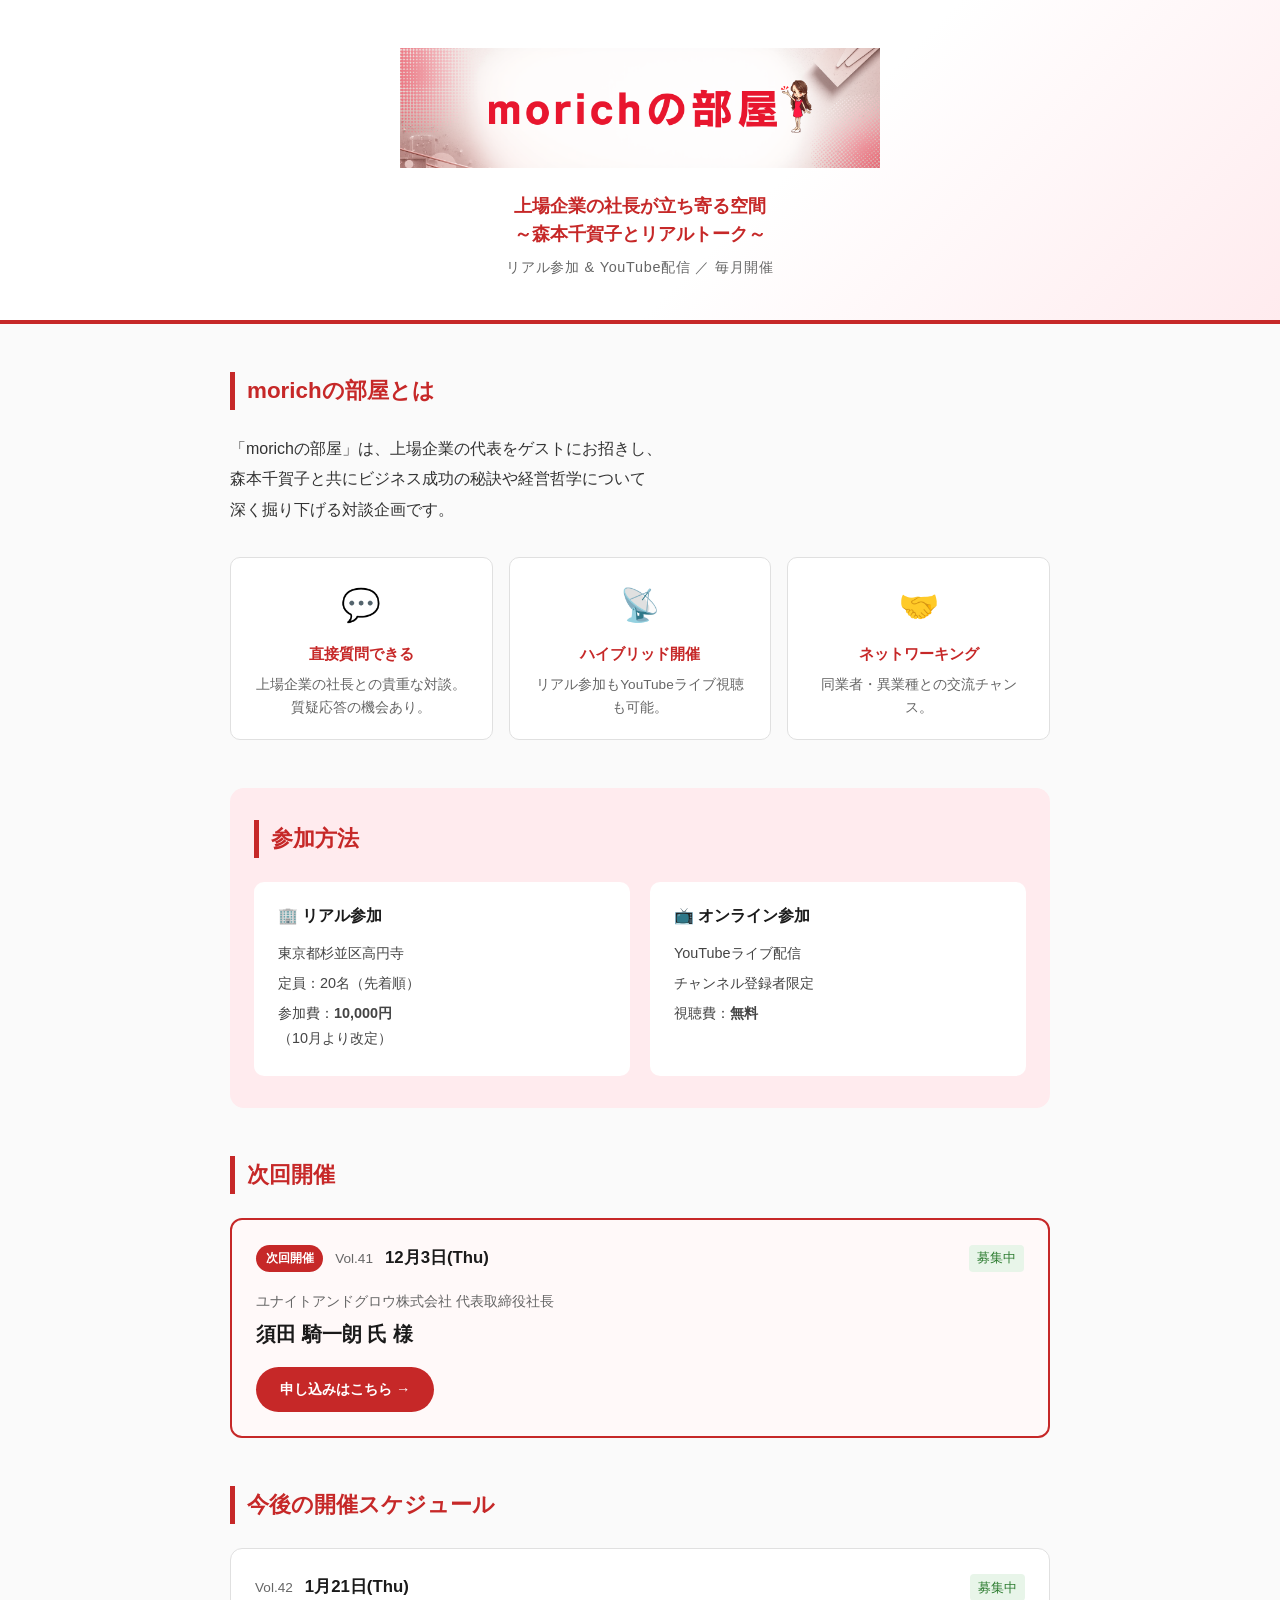
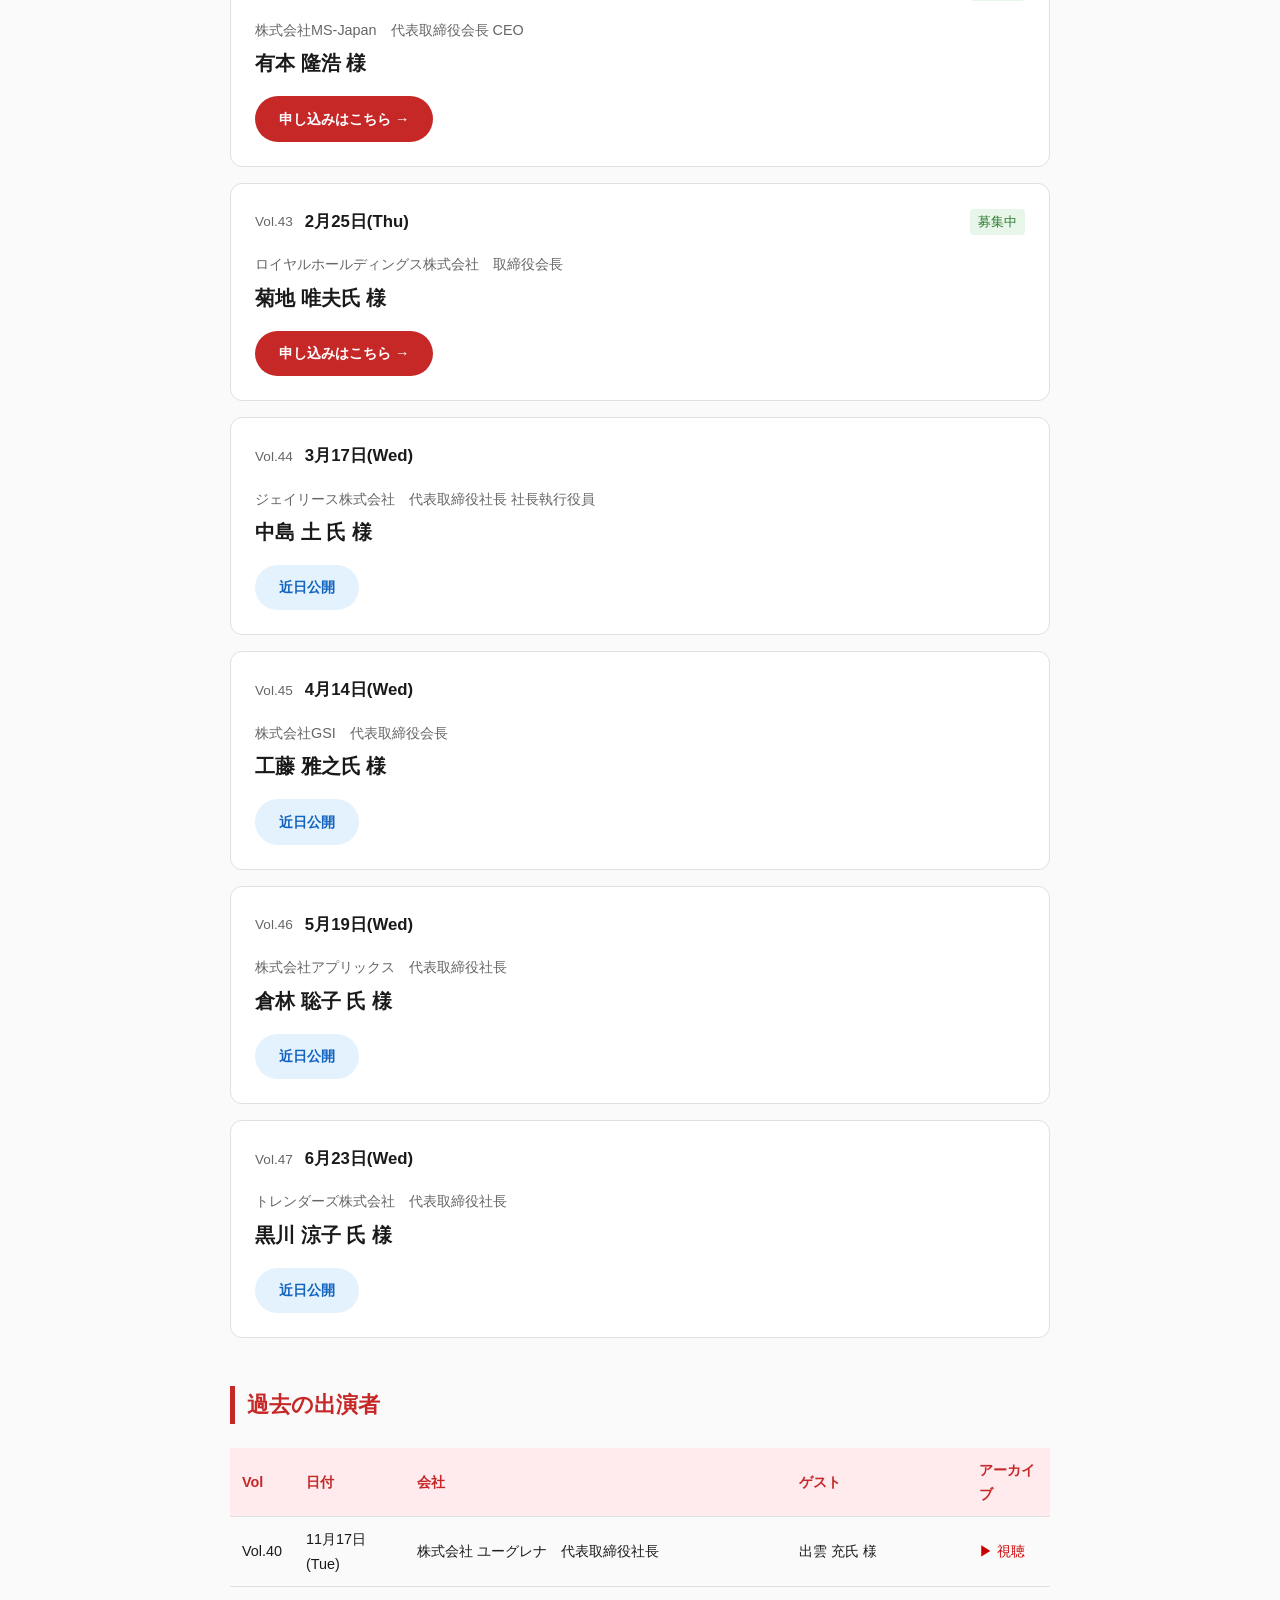
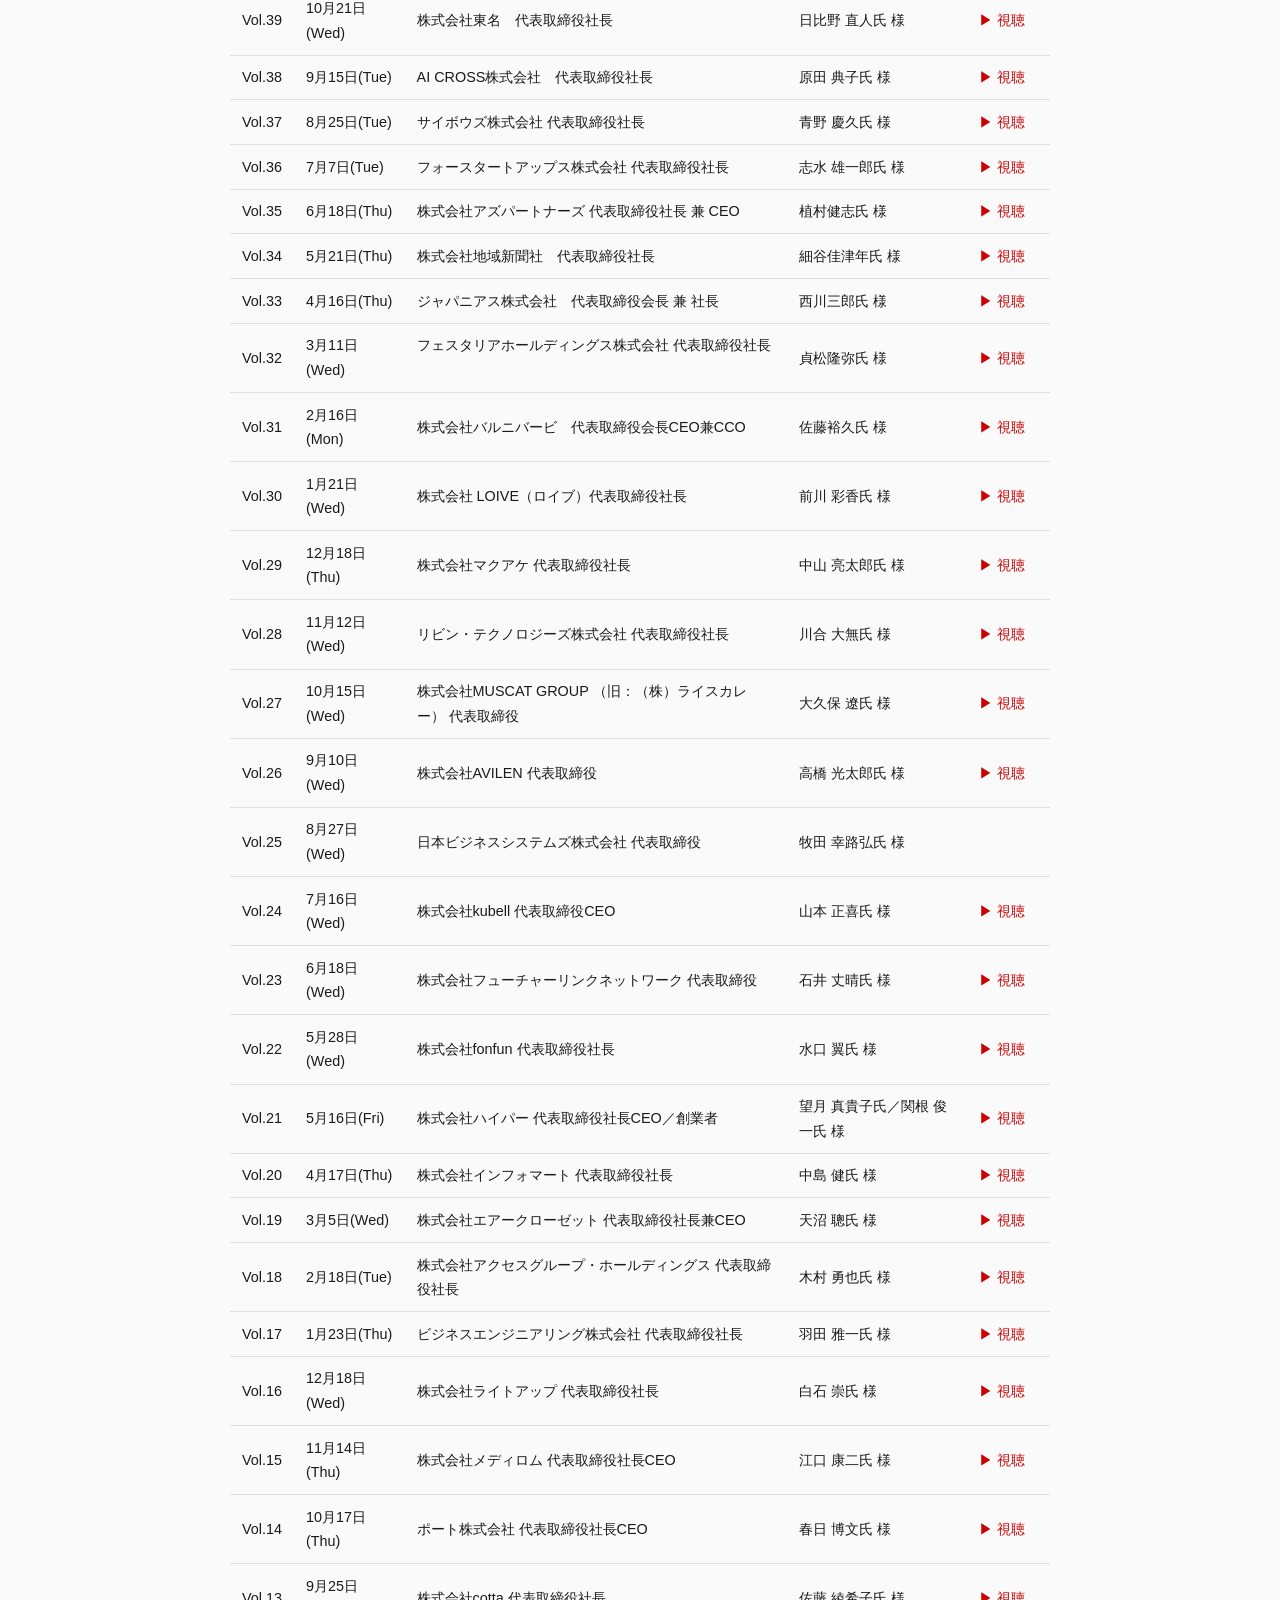
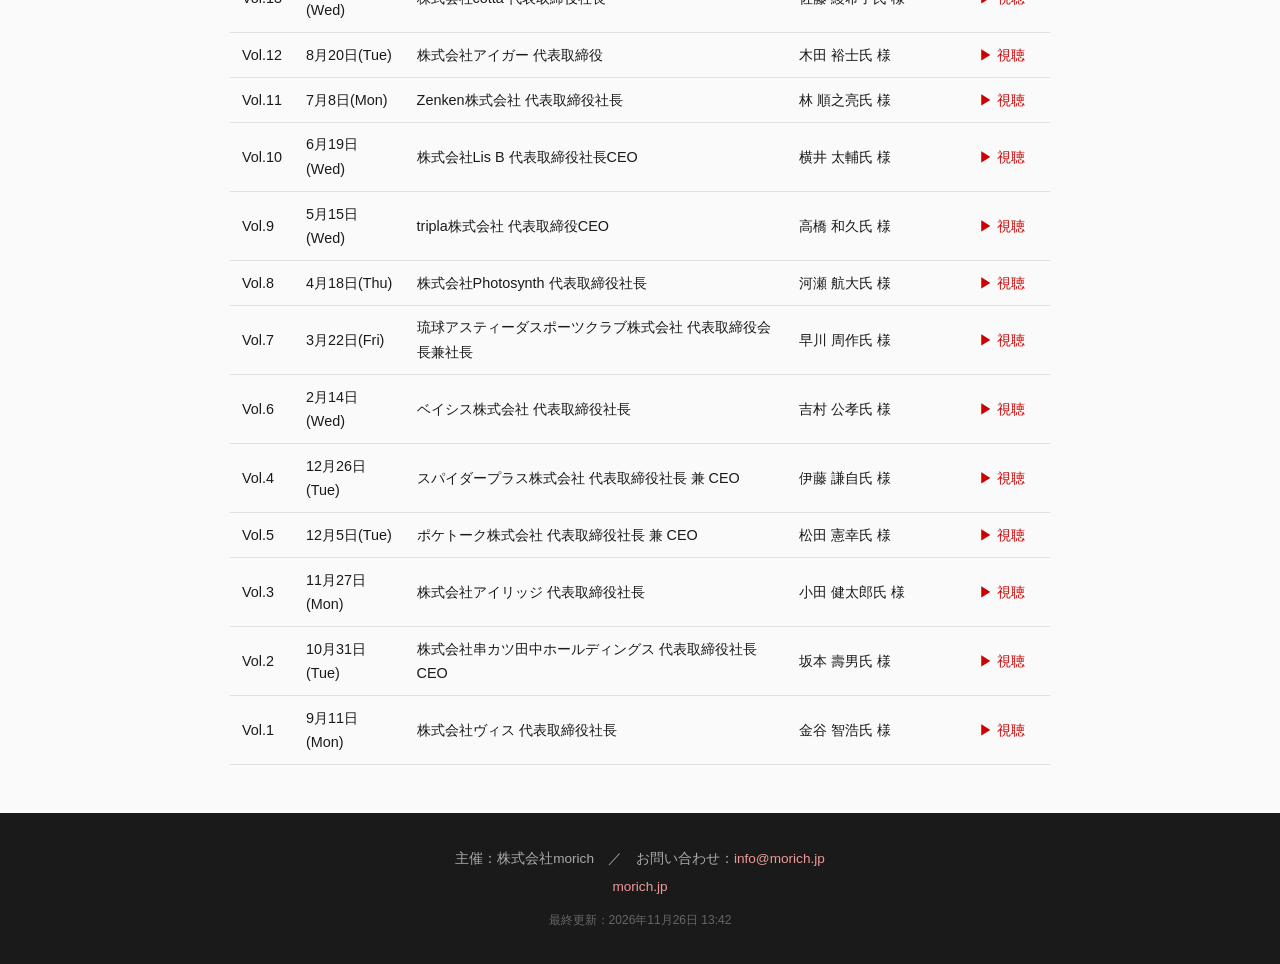
==== commit d0ab8d5a: "🔄 Notionから自動更新 2026/11/26 04:42 JST" ====
--- a/index.html
+++ b/index.html
@@ -561,7 +561,7 @@
   <footer class="footer">
     <p>主催：株式会社morich　／　お問い合わせ：<a href="mailto:info@morich.jp">info@morich.jp</a></p>
     <p><a href="https://morich.jp/" target="_blank" rel="noopener">morich.jp</a></p>
-    <p class="footer__updated">最終更新：2026年11月25日 14:15</p>
+    <p class="footer__updated">最終更新：2026年11月26日 13:42</p>
   </footer>
 
 </body>
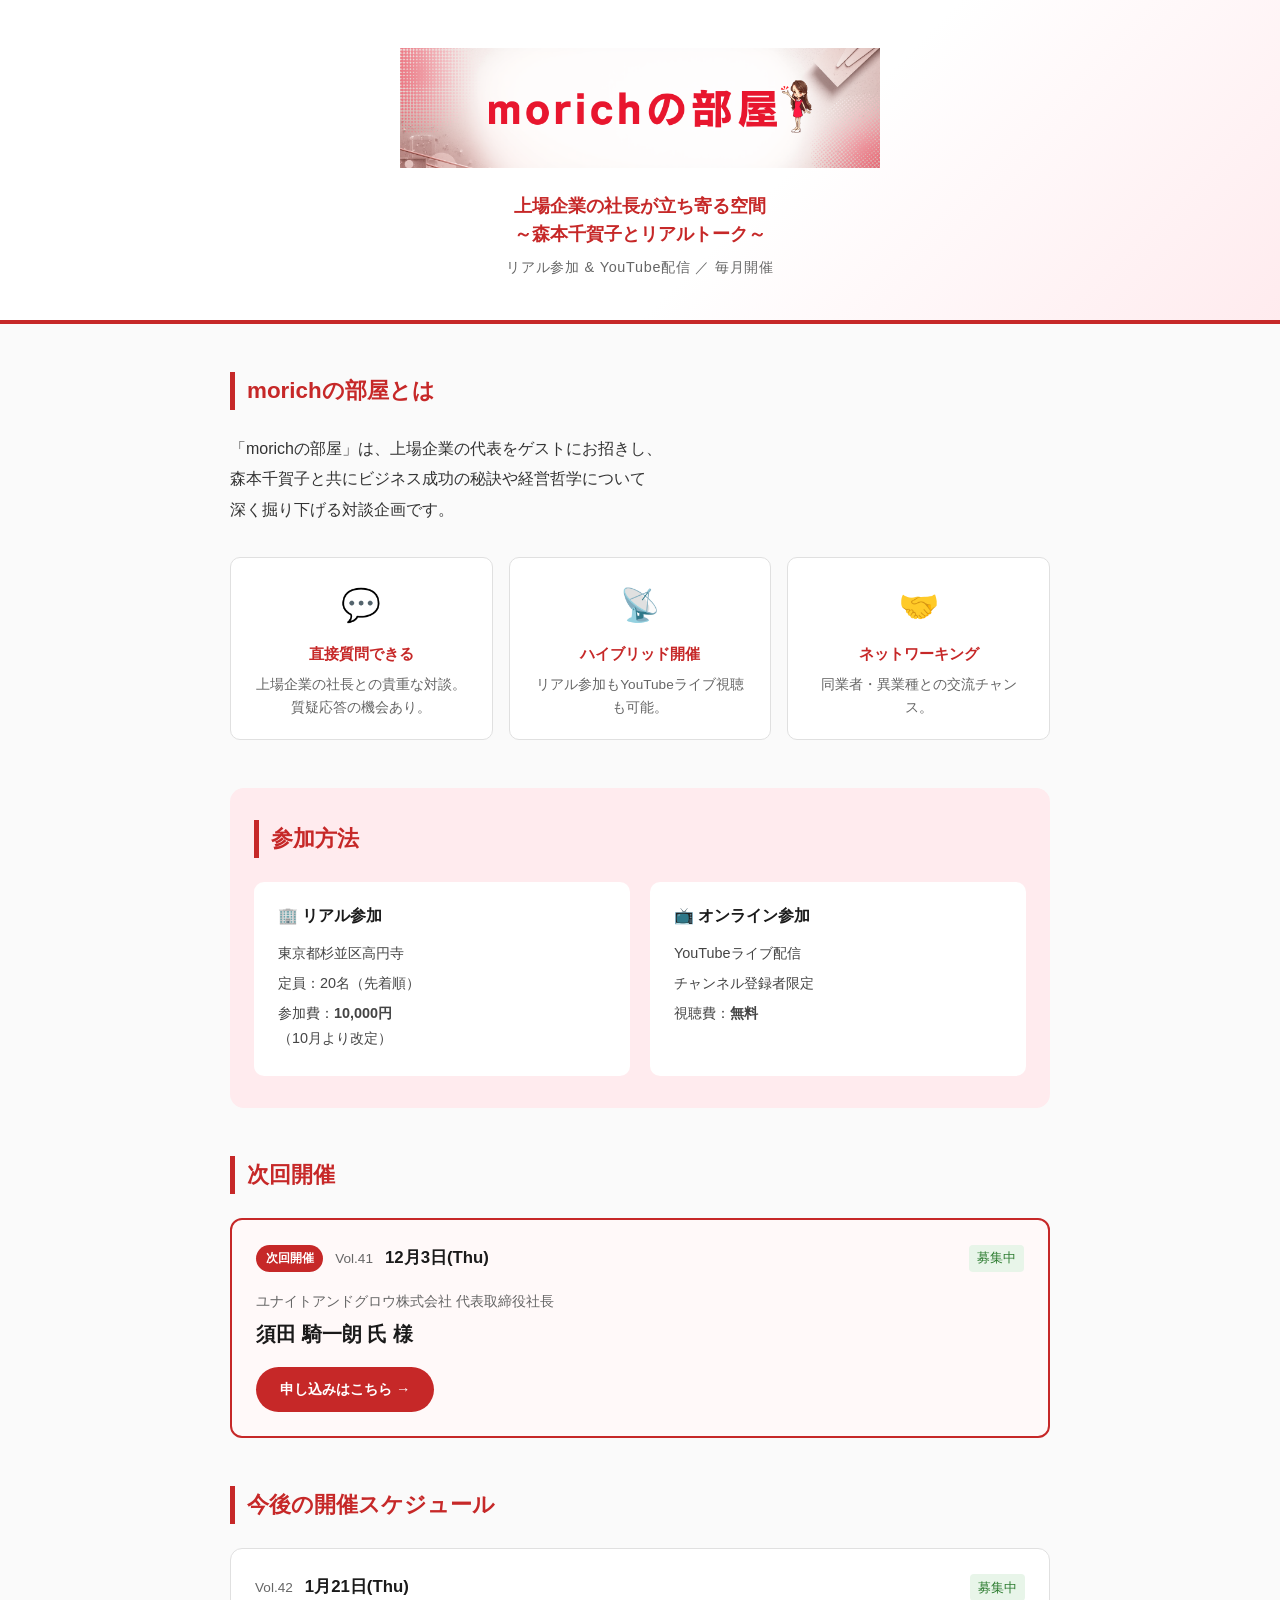
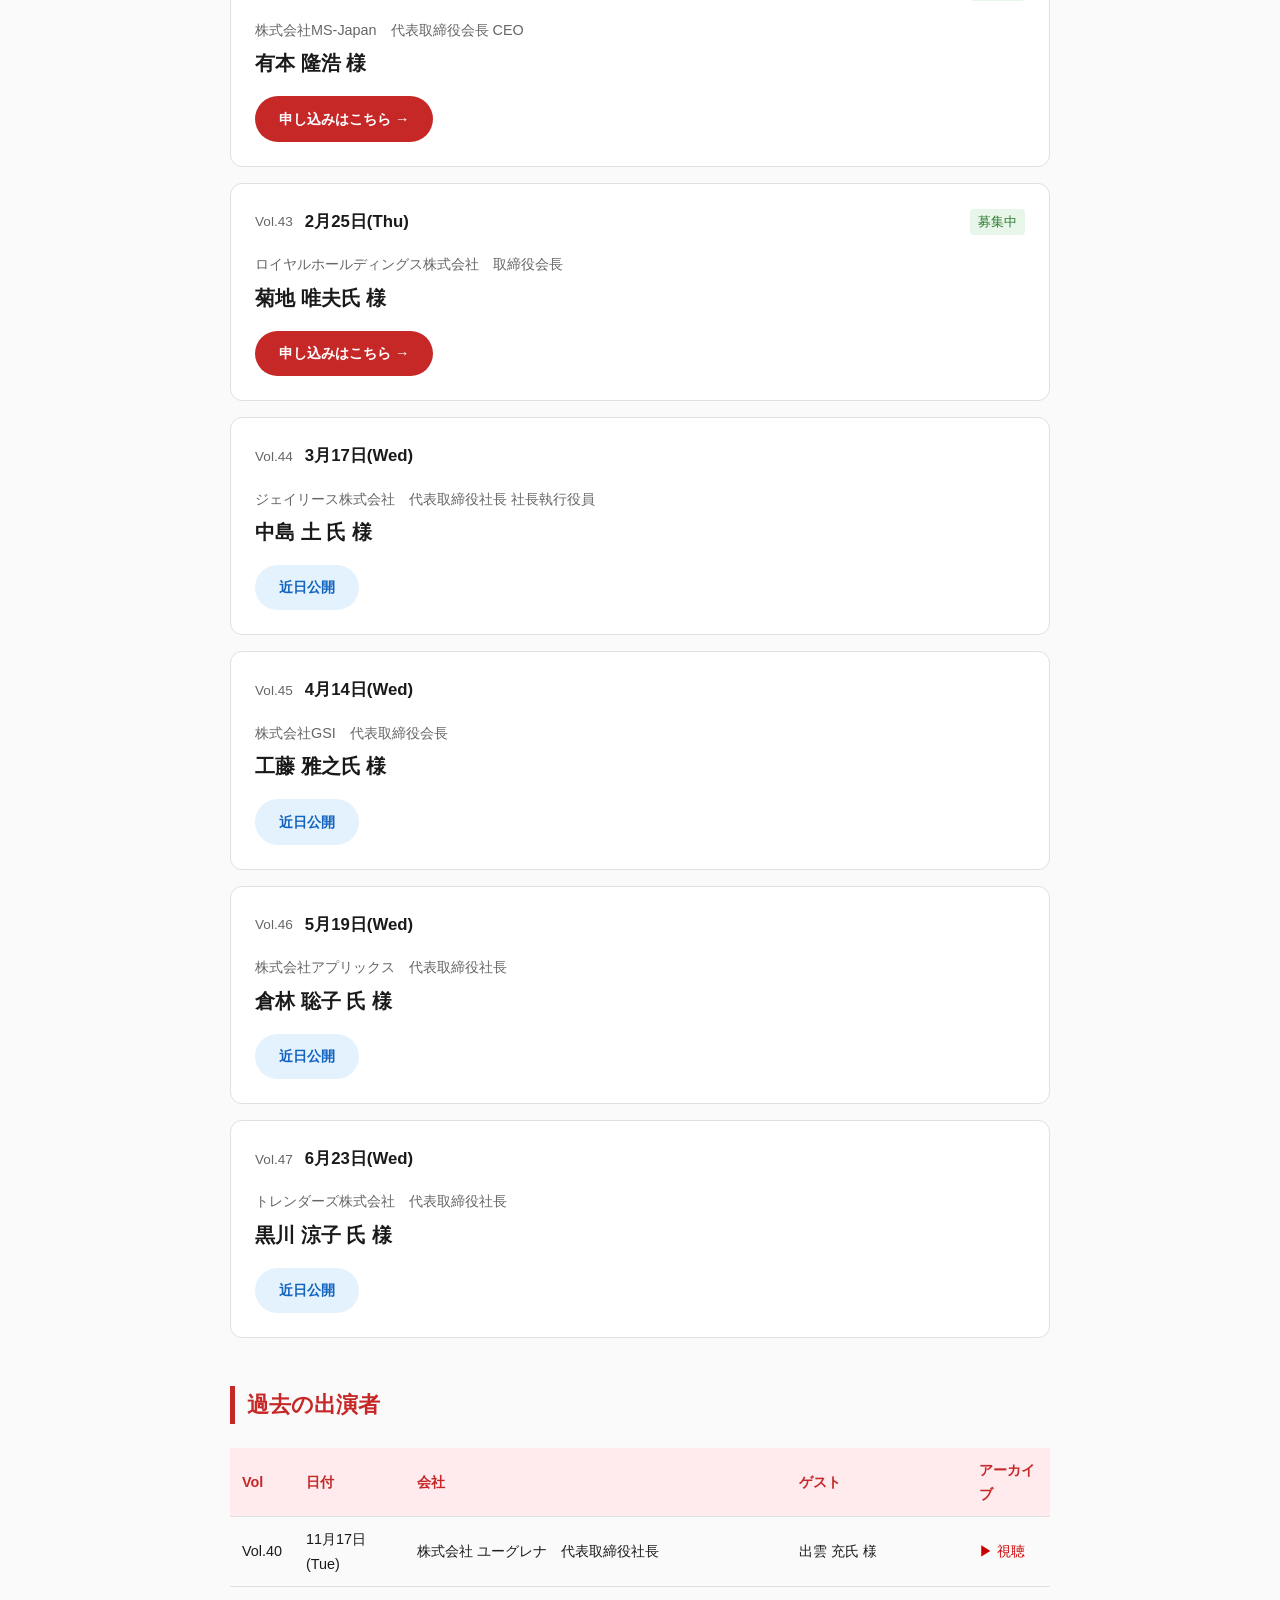
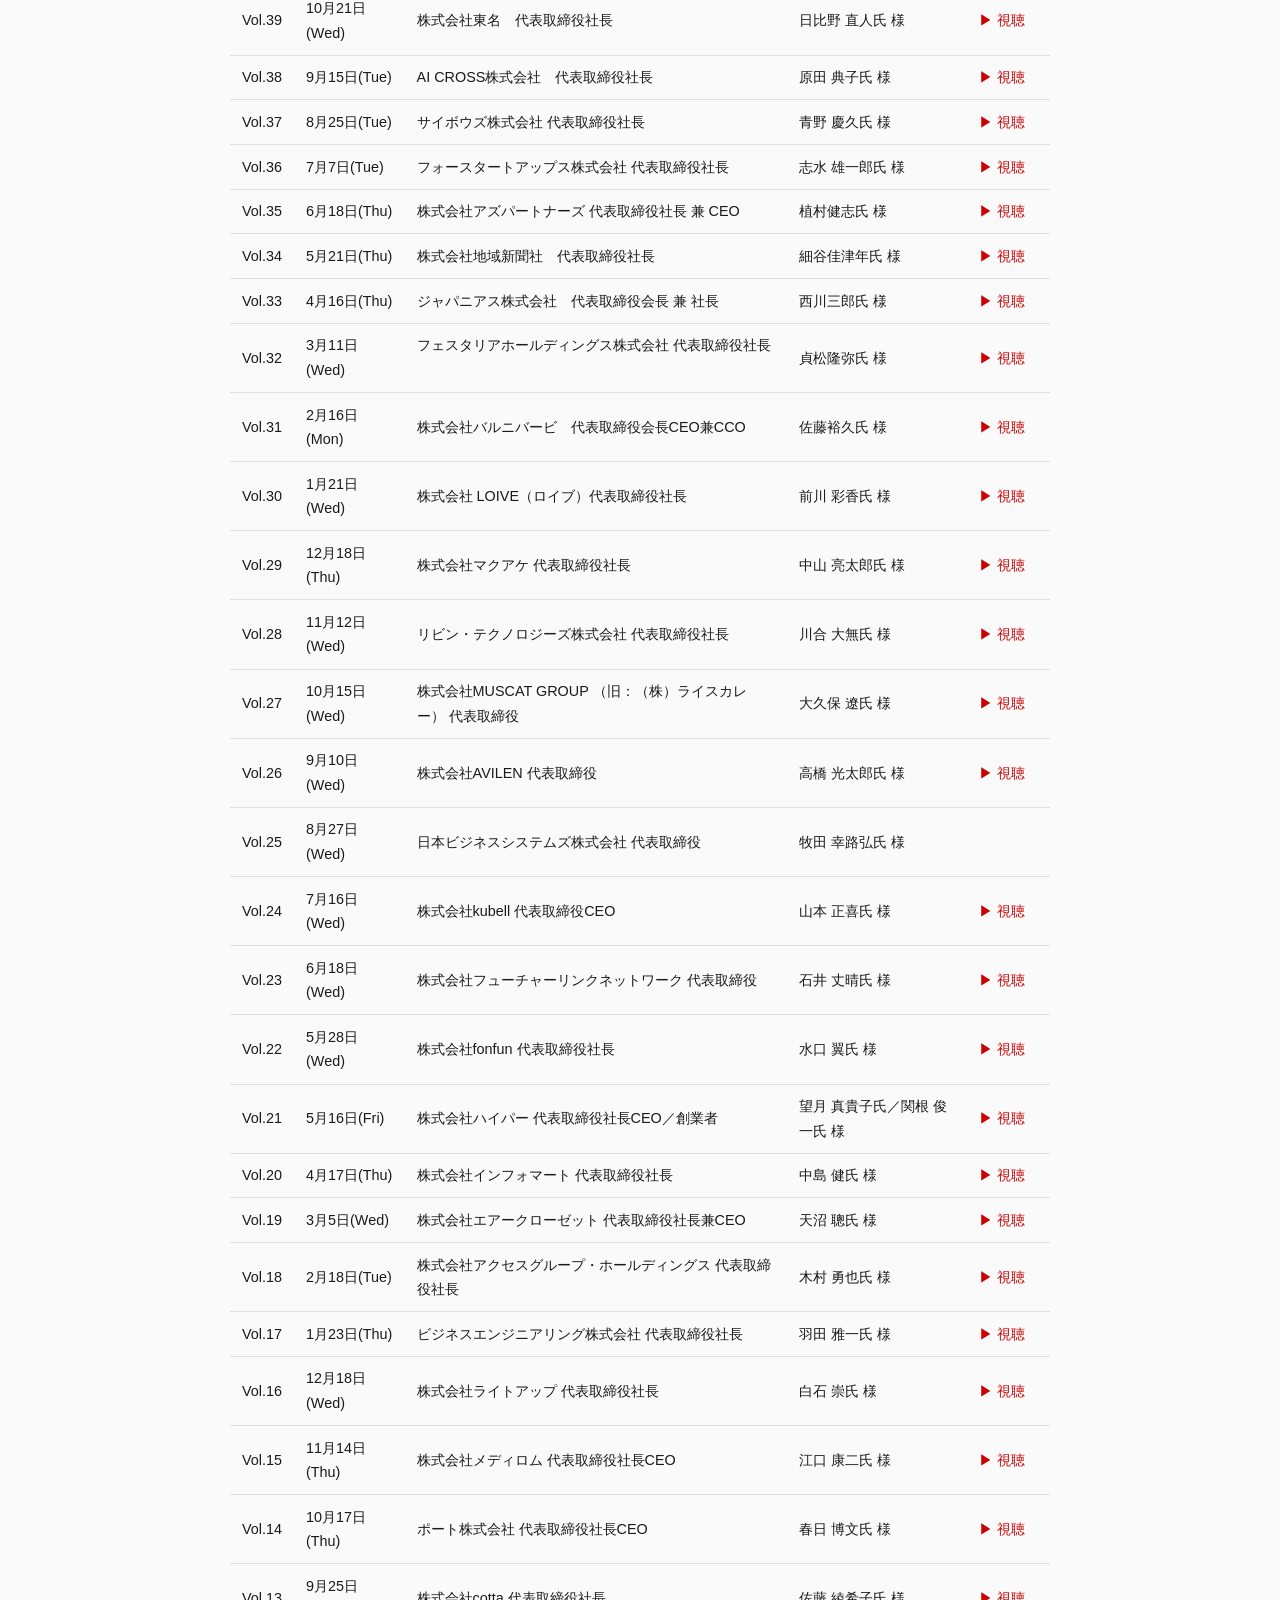
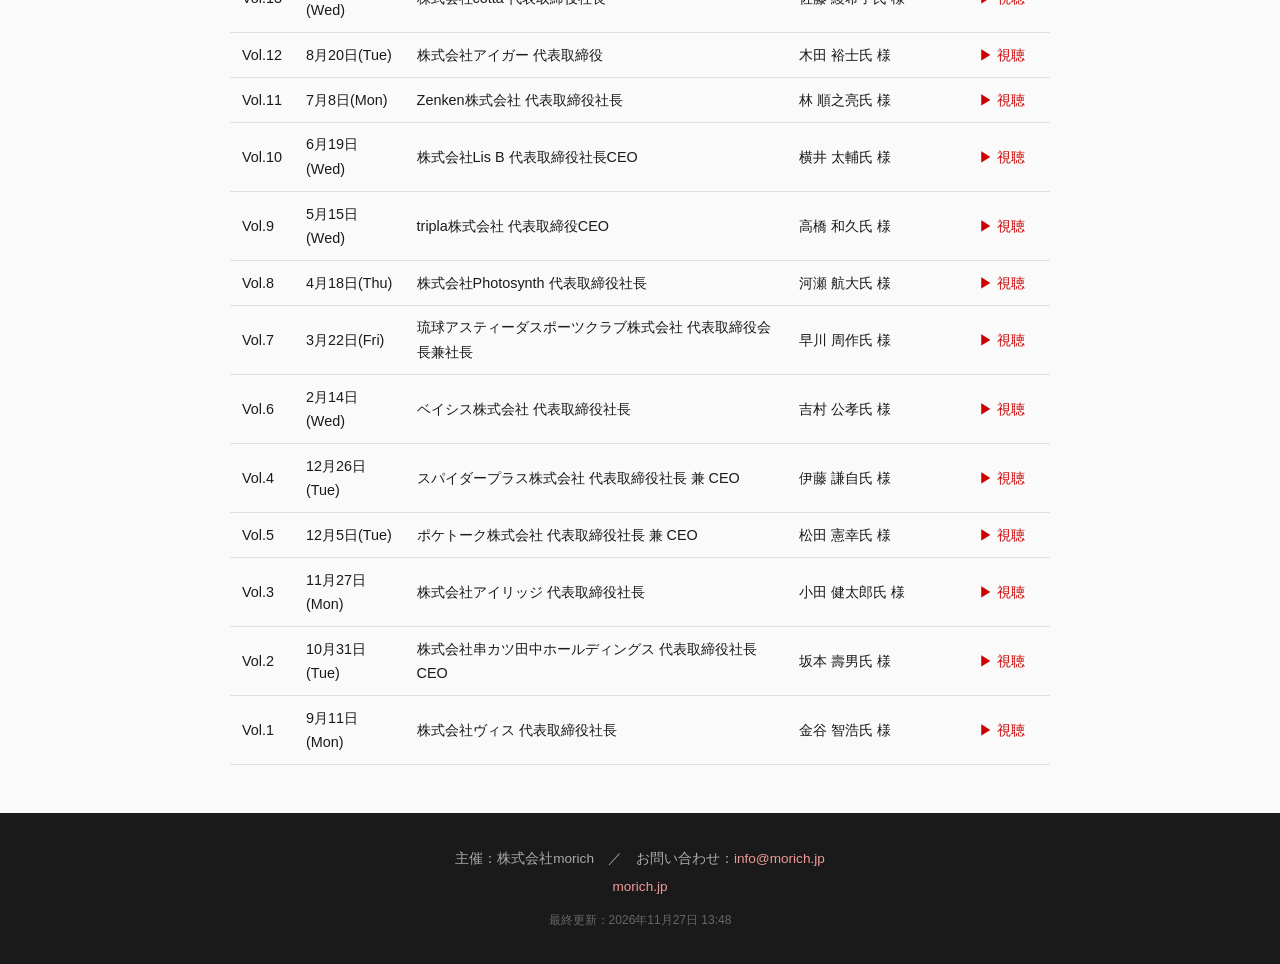
==== commit 4a554c6b: "🔄 Notionから自動更新 2026/11/27 04:48 JST" ====
--- a/index.html
+++ b/index.html
@@ -561,7 +561,7 @@
   <footer class="footer">
     <p>主催：株式会社morich　／　お問い合わせ：<a href="mailto:info@morich.jp">info@morich.jp</a></p>
     <p><a href="https://morich.jp/" target="_blank" rel="noopener">morich.jp</a></p>
-    <p class="footer__updated">最終更新：2026年11月26日 13:42</p>
+    <p class="footer__updated">最終更新：2026年11月27日 13:48</p>
   </footer>
 
 </body>
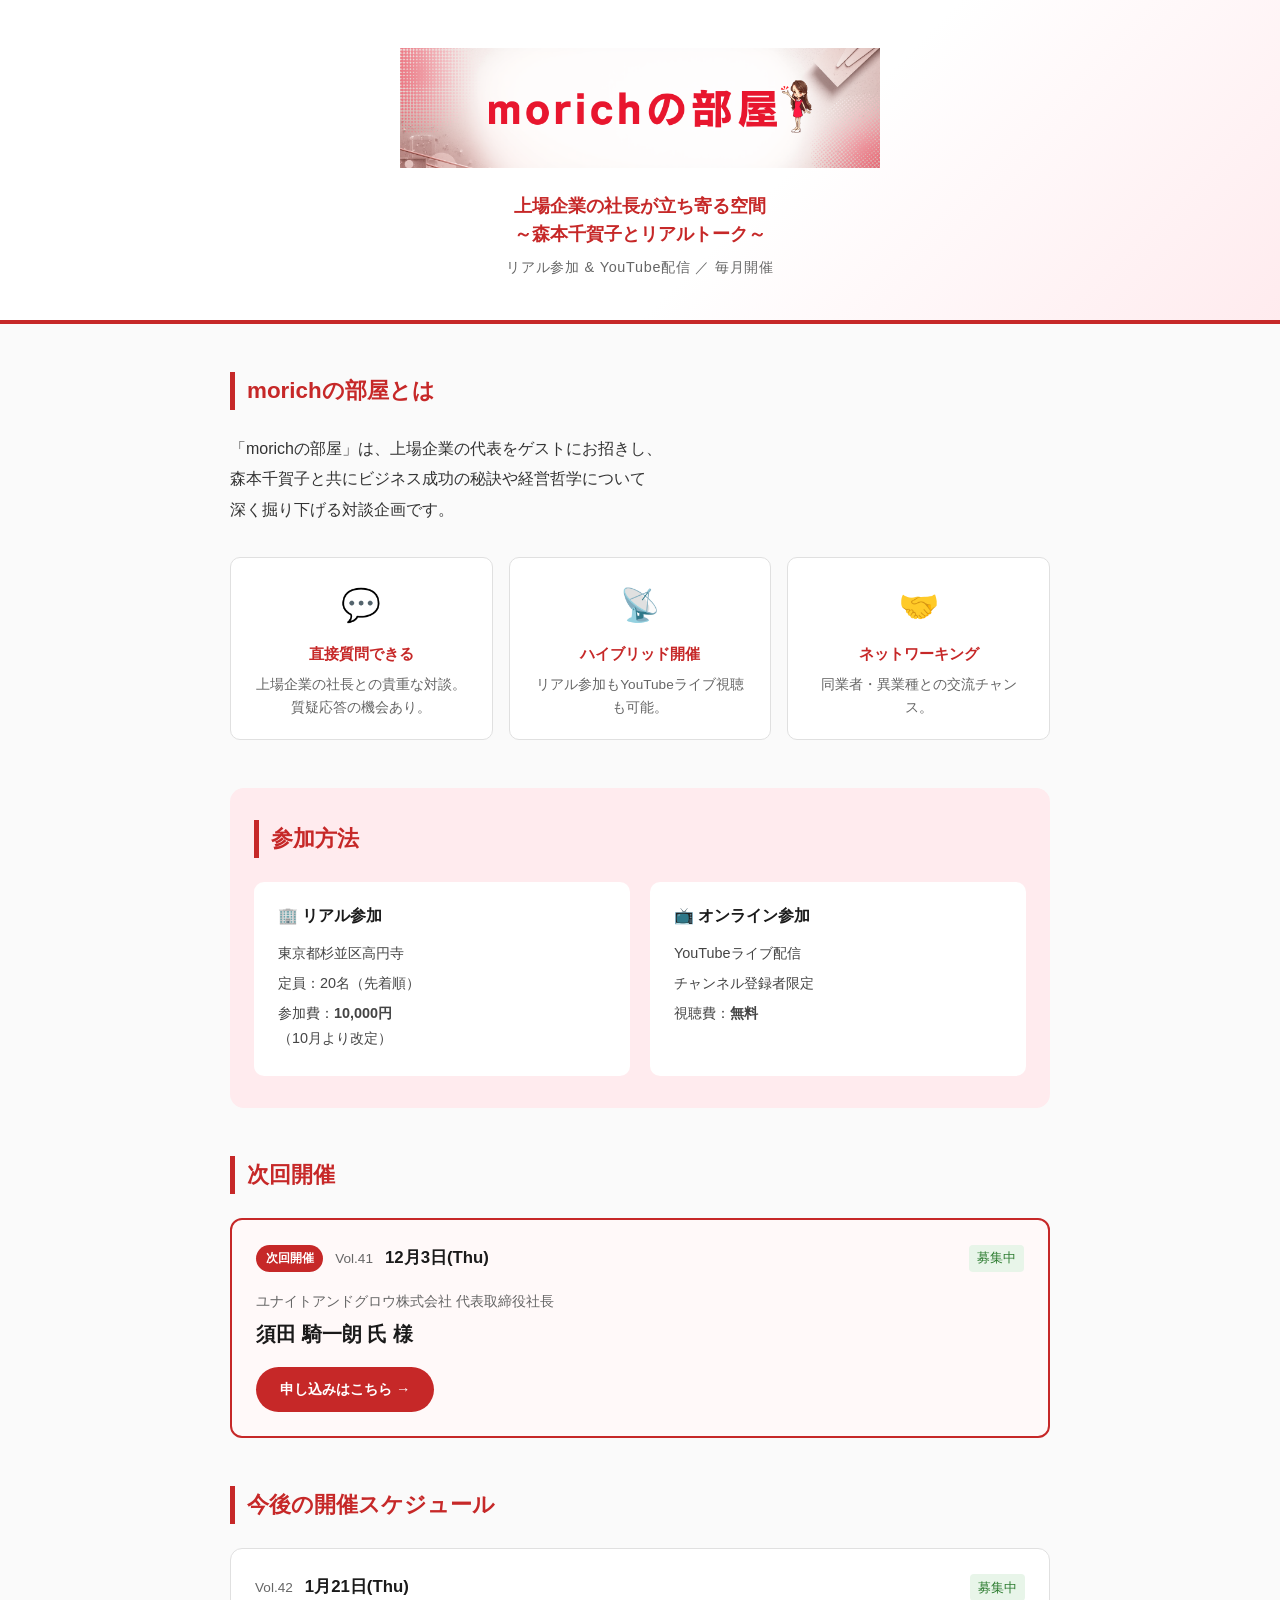
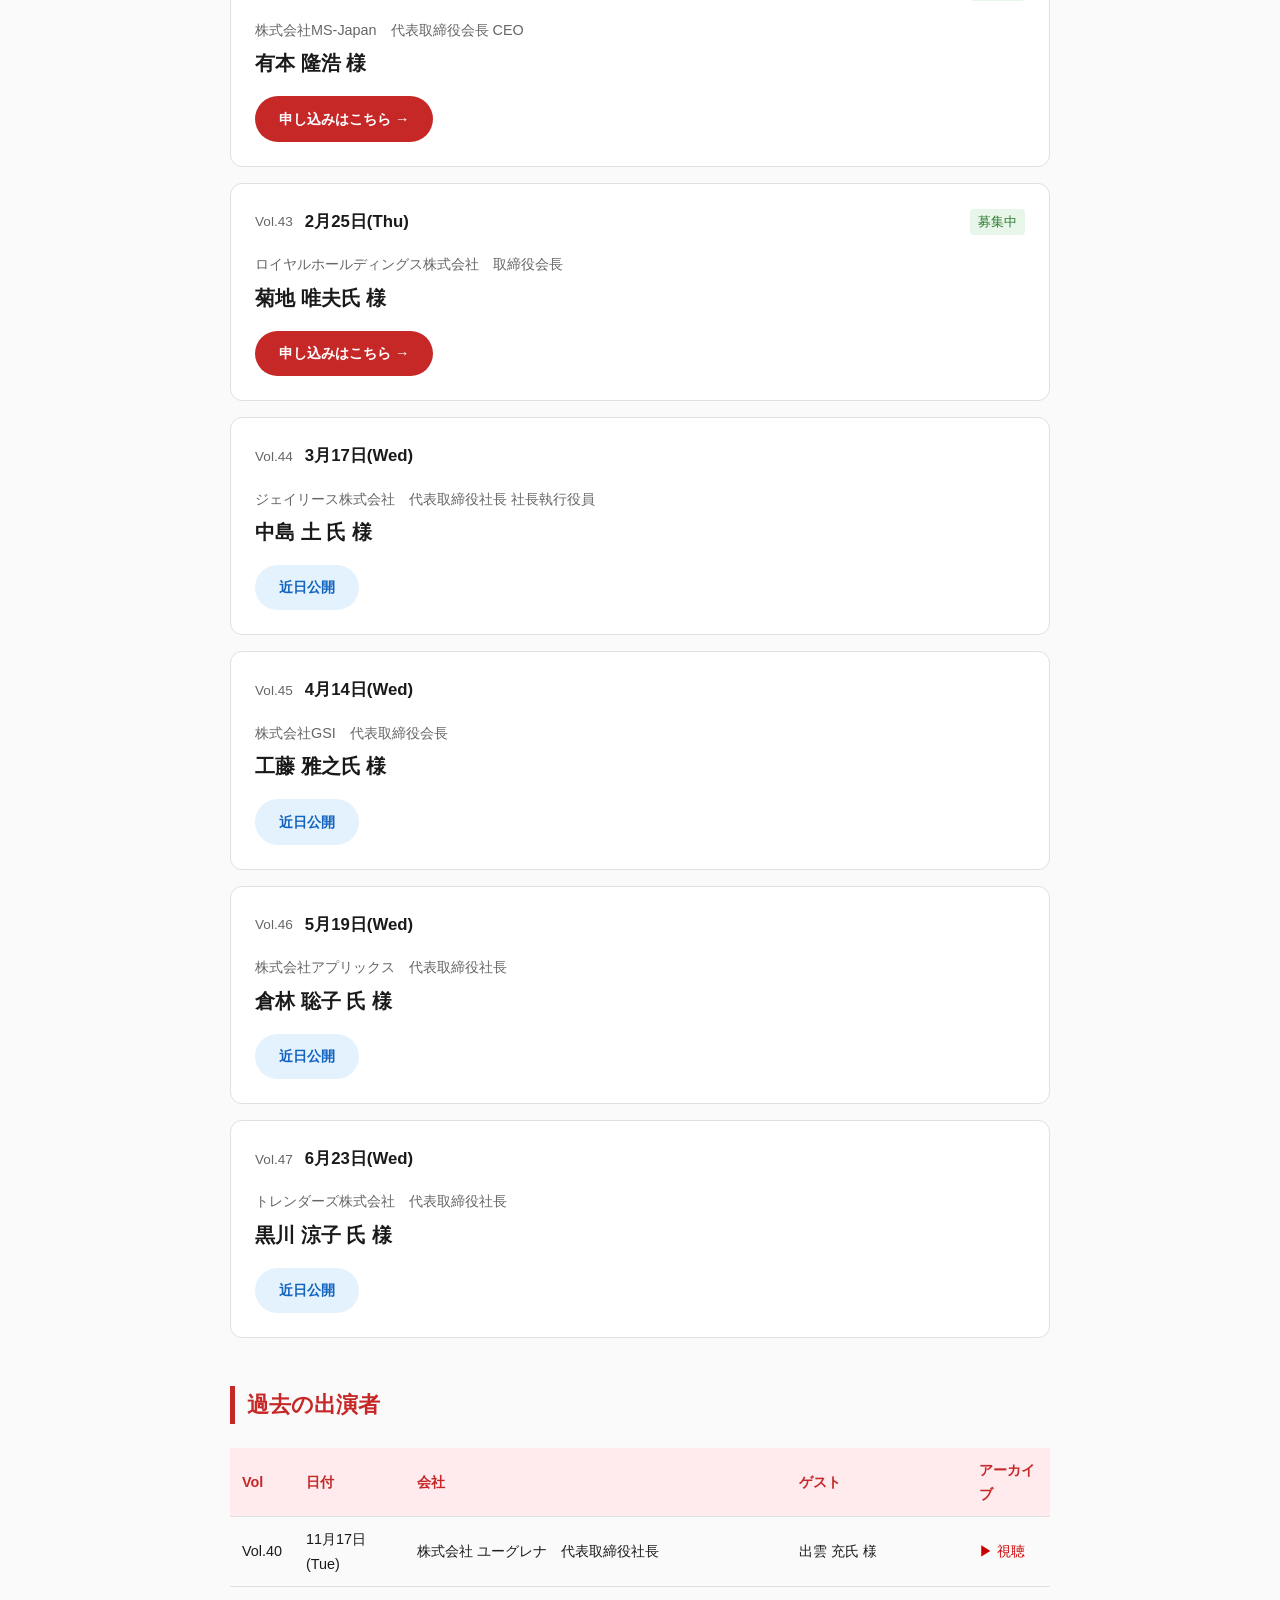
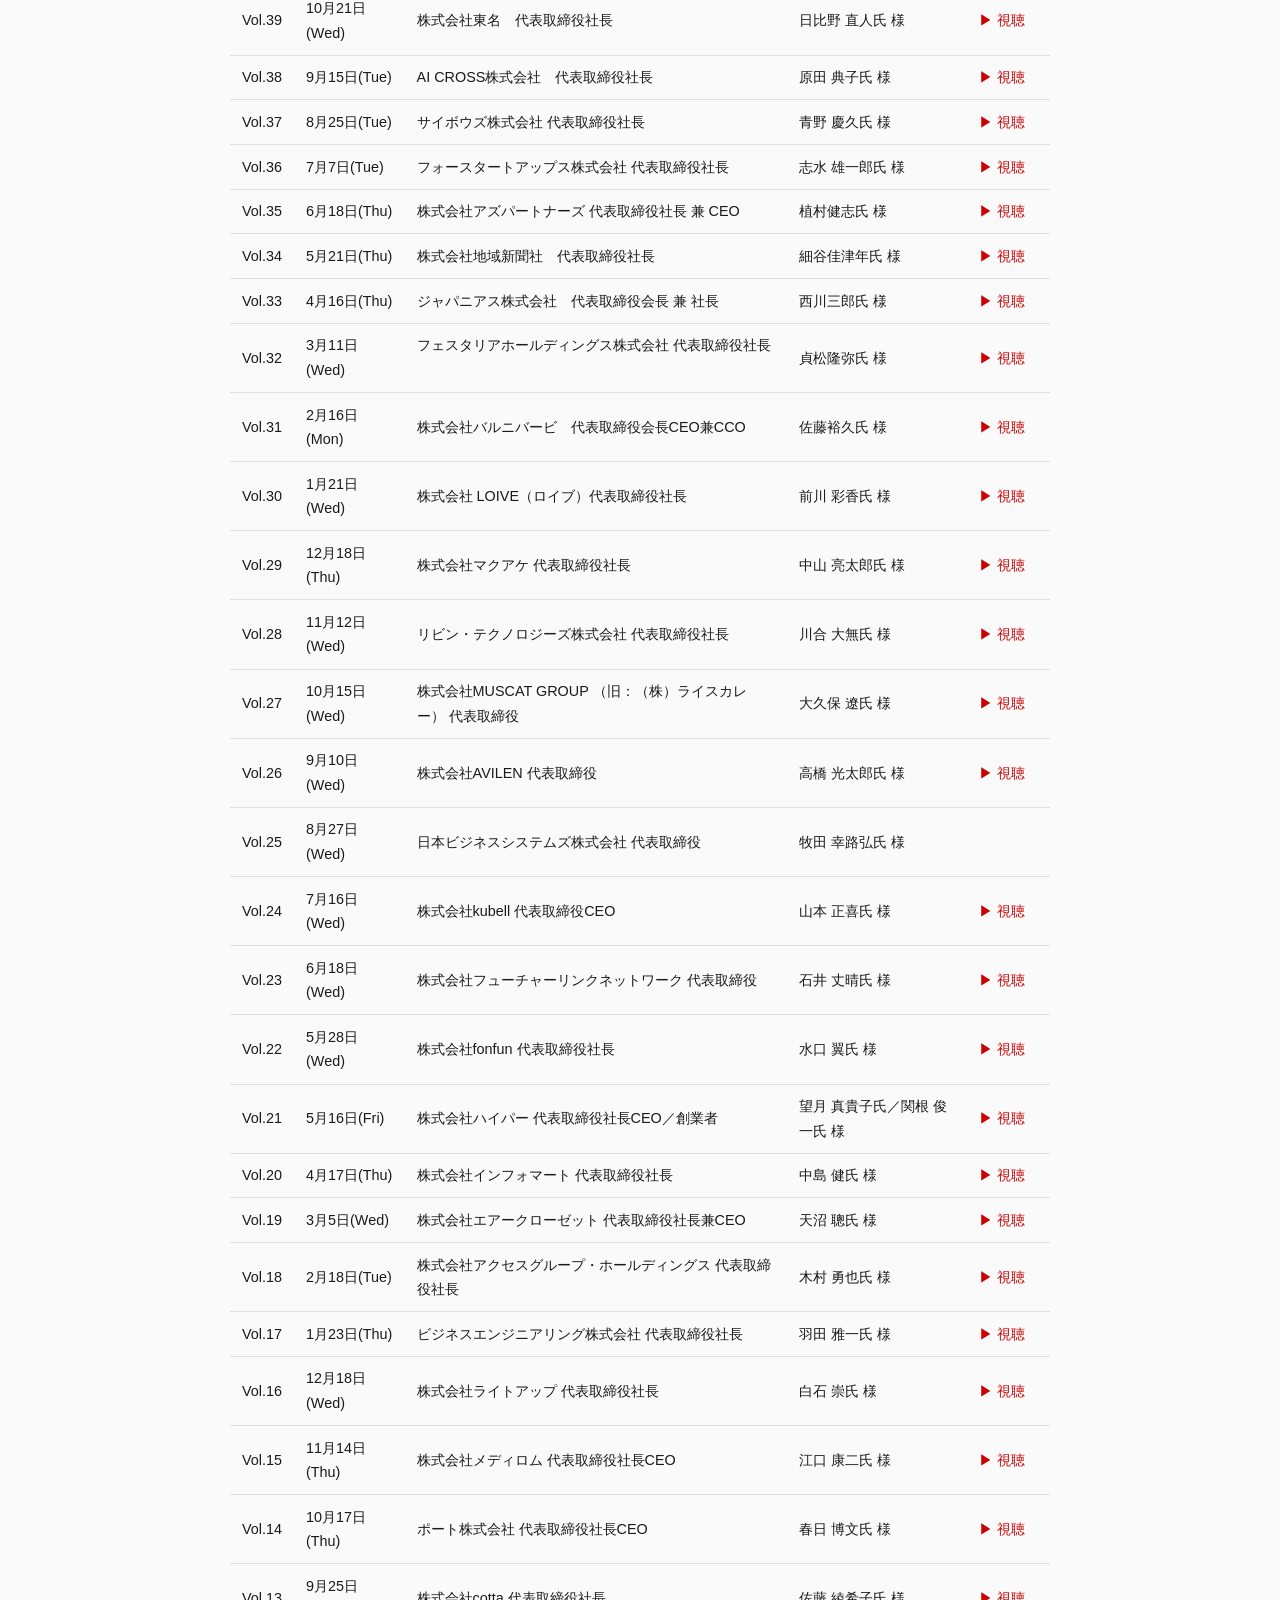
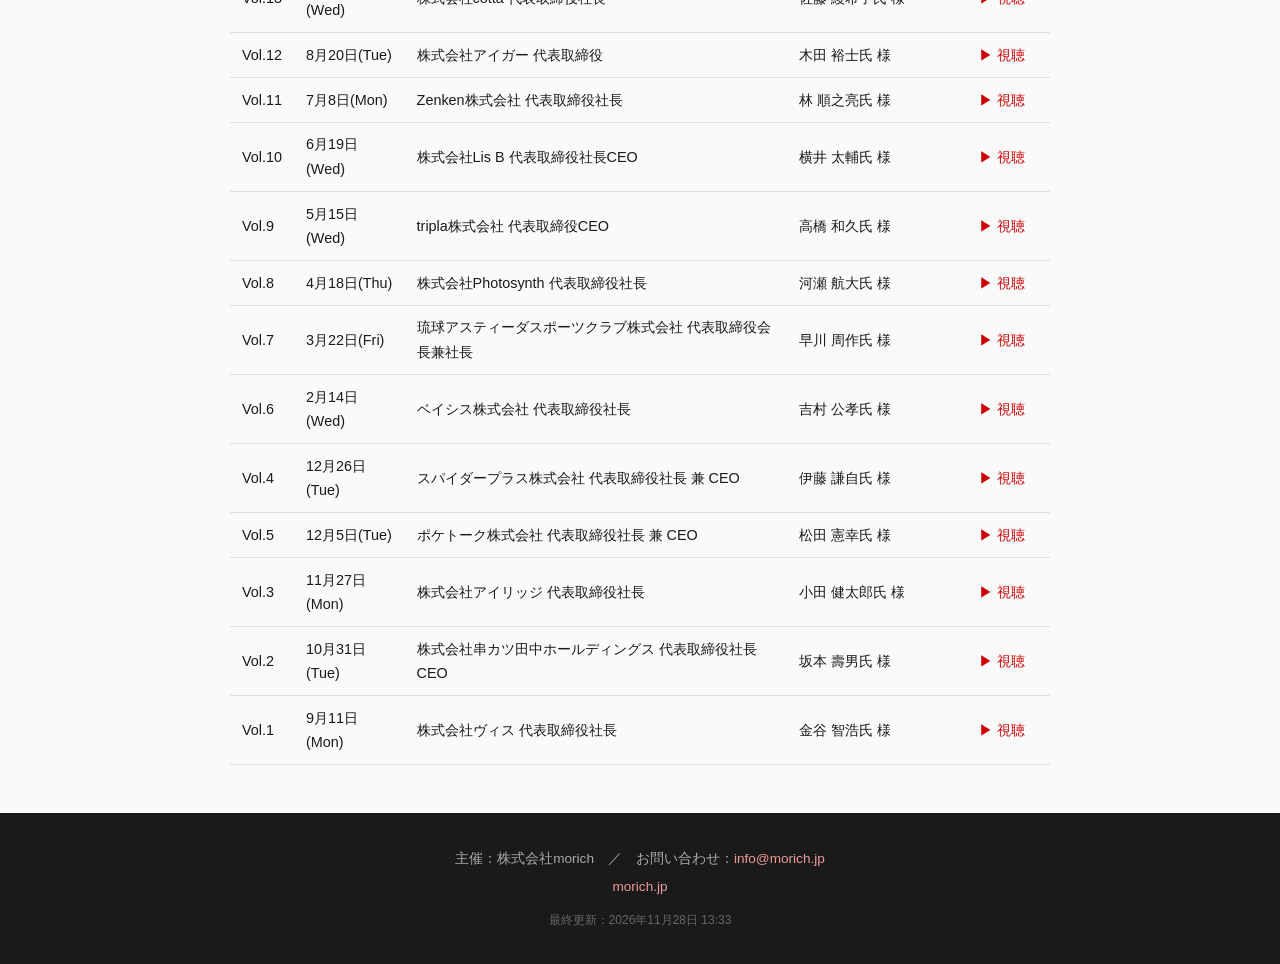
==== commit 98cfa014: "🔄 Notionから自動更新 2026/11/28 04:33 JST" ====
--- a/index.html
+++ b/index.html
@@ -561,7 +561,7 @@
   <footer class="footer">
     <p>主催：株式会社morich　／　お問い合わせ：<a href="mailto:info@morich.jp">info@morich.jp</a></p>
     <p><a href="https://morich.jp/" target="_blank" rel="noopener">morich.jp</a></p>
-    <p class="footer__updated">最終更新：2026年11月27日 13:48</p>
+    <p class="footer__updated">最終更新：2026年11月28日 13:33</p>
   </footer>
 
 </body>
